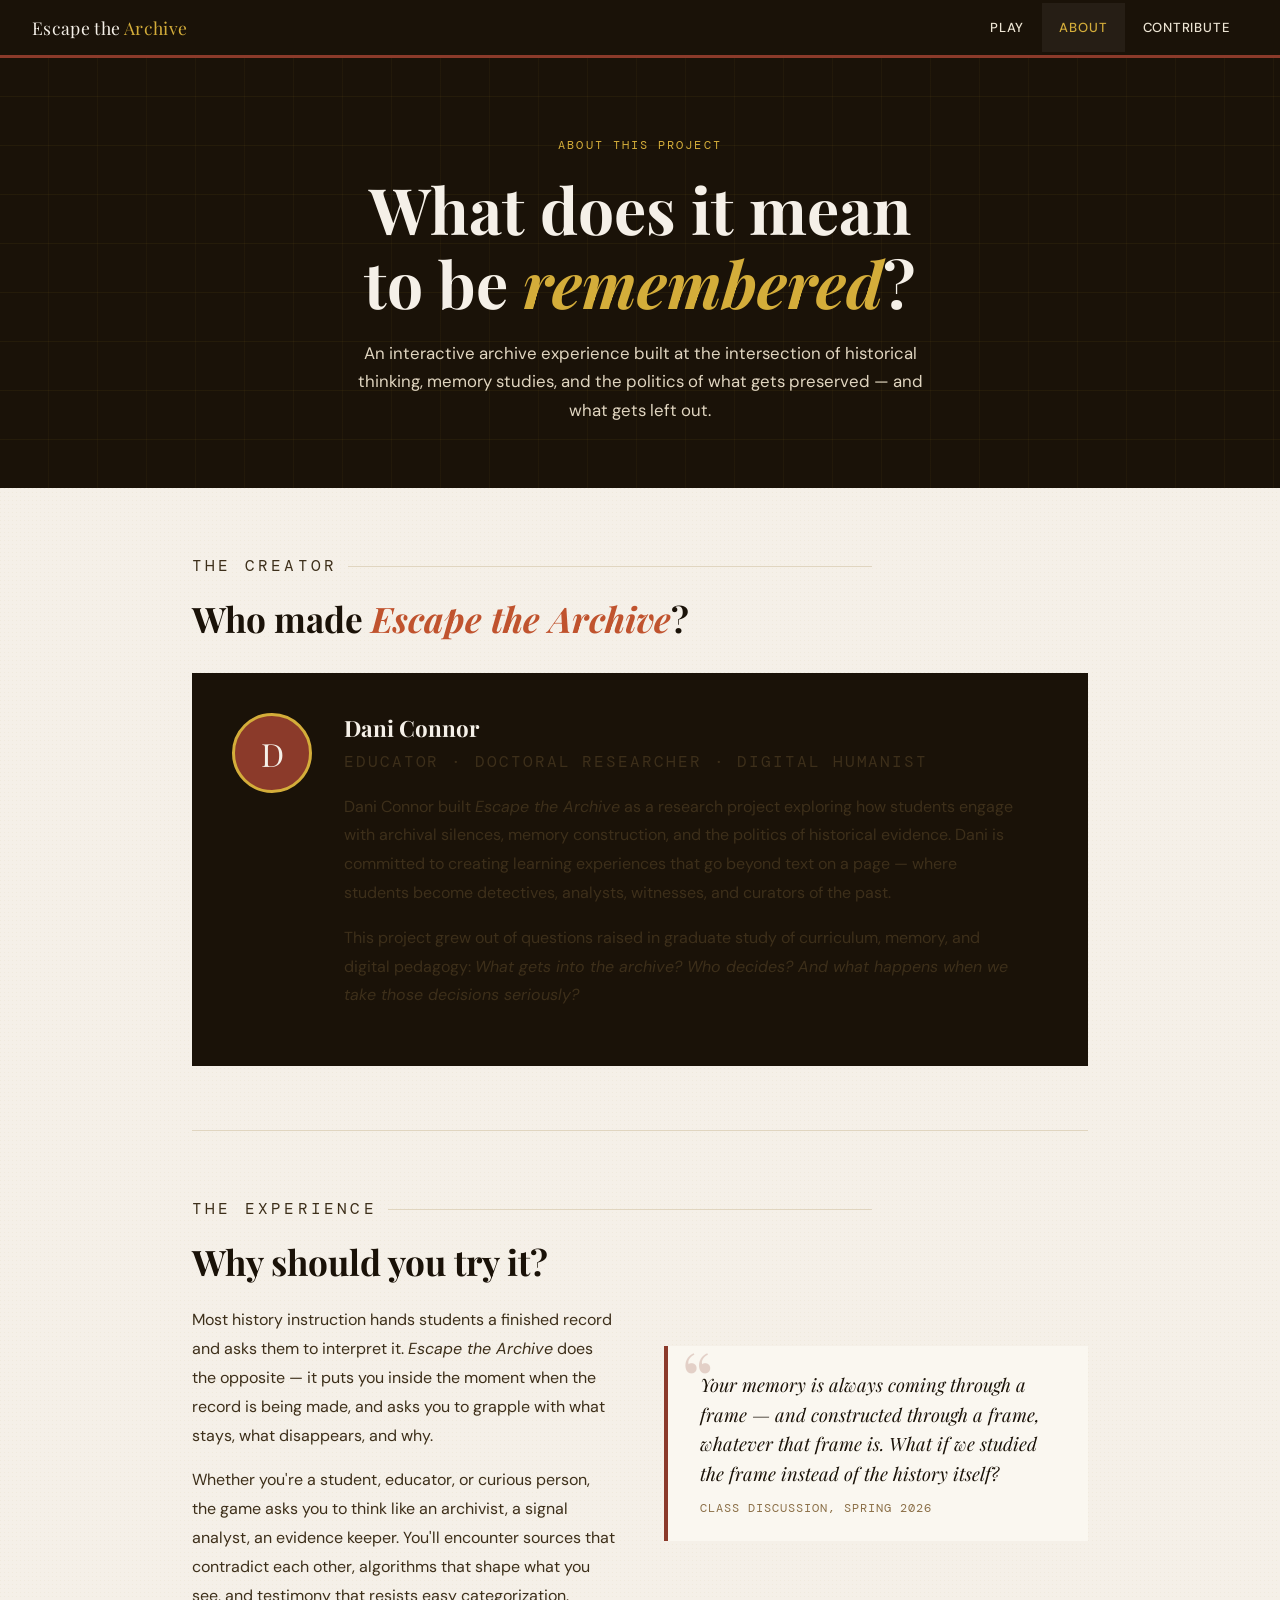
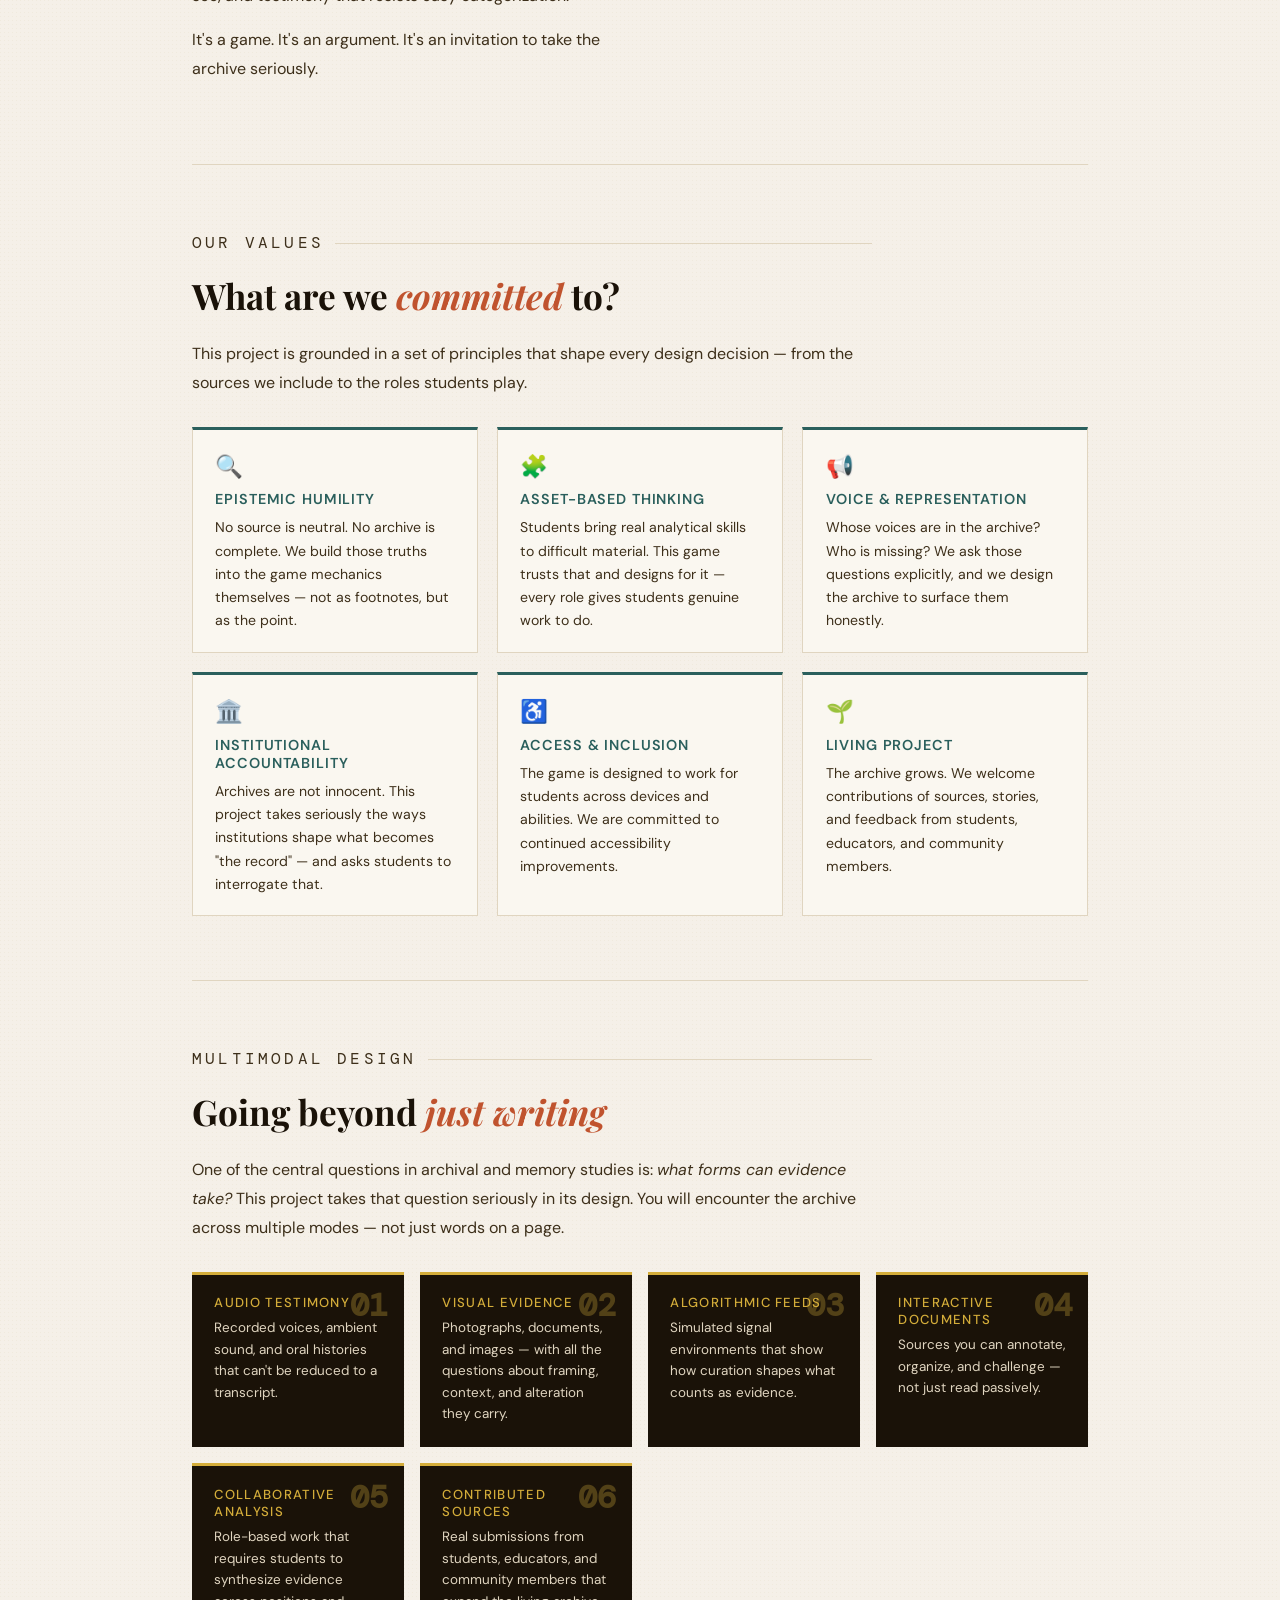
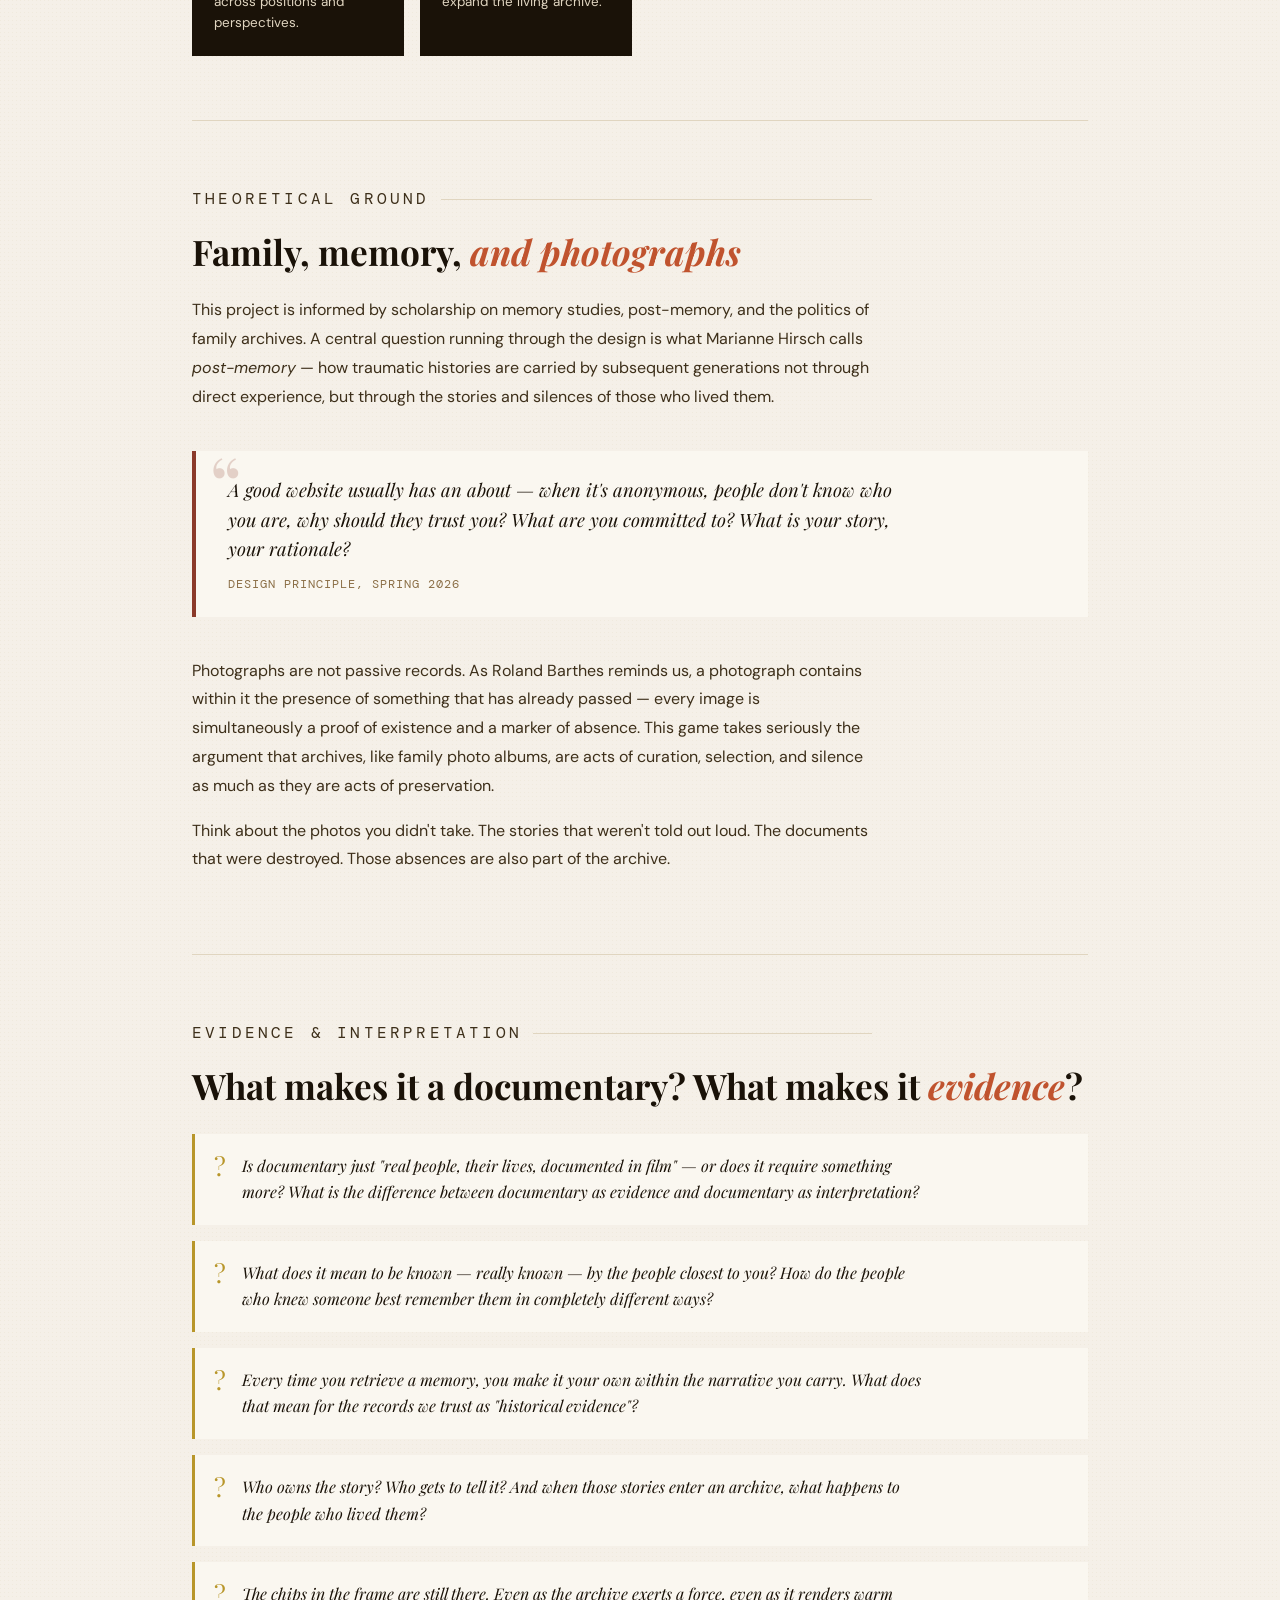
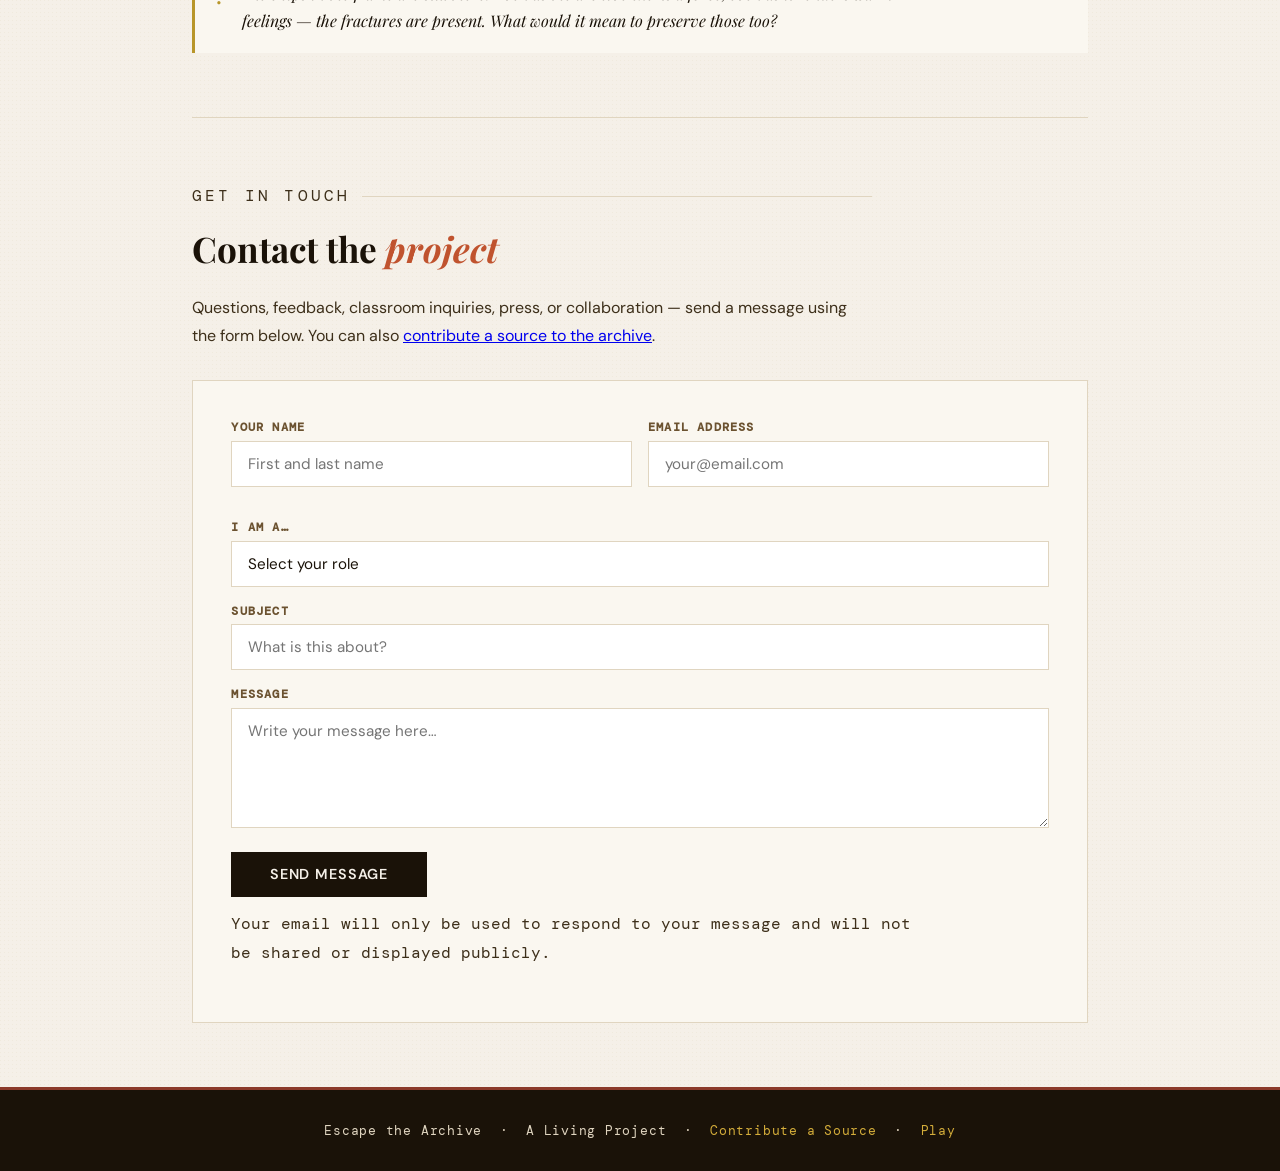
==== about.html @ 2928b04a "Add files via upload" ====
<!DOCTYPE html>
<html lang="en">
<head>
<meta charset="UTF-8">
<meta name="viewport" content="width=device-width, initial-scale=1.0">
<title>About — Escape the Archive</title>
<link rel="preconnect" href="https://fonts.googleapis.com">
<link href="https://fonts.googleapis.com/css2?family=Playfair+Display:ital,wght@0,400;0,700;1,400&family=DM+Sans:wght@300;400;500&family=DM+Mono&display=swap" rel="stylesheet">
<style>
  /* ── CSS VARIABLES ── */
  :root {
    --ink: #1a1208;
    --ink2: #3d2f1a;
    --paper: #f5f0e8;
    --paper2: #ede5d4;
    --paper3: #e0d5c0;
    --rust: #8b3a2a;
    --rust2: #c0532e;
    --gold: #b8962a;
    --gold2: #d4ad3a;
    --sepia: #6b5230;
    --sepia2: #8b6f47;
    --teal: #2a5f5c;
    --teal2: #3a7a76;
    --cream: #faf7f0;
  }

  * { margin: 0; padding: 0; box-sizing: border-box; }

  body {
    font-family: 'DM Sans', sans-serif;
    background: var(--paper);
    color: var(--ink);
    min-height: 100vh;
    background-image:
      url("data:image/svg+xml,%3Csvg xmlns='http://www.w3.org/2000/svg' width='4' height='4'%3E%3Crect width='4' height='4' fill='%23f5f0e8'/%3E%3Crect x='0' y='0' width='1' height='1' fill='%23e8e0ce' opacity='0.4'/%3E%3C/svg%3E");
  }

  /* ── NAV ── */
  nav {
    background: var(--ink);
    padding: 0 2rem;
    display: flex;
    align-items: center;
    justify-content: space-between;
    position: sticky;
    top: 0;
    z-index: 100;
    border-bottom: 3px solid var(--rust);
  }
  .nav-logo {
    font-family: 'Playfair Display', serif;
    color: var(--paper);
    font-size: 1.1rem;
    padding: 1rem 0;
    text-decoration: none;
    letter-spacing: 0.02em;
  }
  .nav-logo span { color: var(--gold2); }
  .nav-links {
    display: flex;
    gap: 0;
    list-style: none;
  }
  .nav-links a {
    color: var(--paper2);
    text-decoration: none;
    padding: 1rem 1.1rem;
    font-size: 0.82rem;
    letter-spacing: 0.06em;
    text-transform: uppercase;
    display: block;
    transition: color 0.2s, background 0.2s;
    font-weight: 500;
  }
  .nav-links a:hover, .nav-links a.active {
    color: var(--gold2);
    background: rgba(255,255,255,0.05);
  }

  /* ── HERO ── */
  .hero {
    background: var(--ink);
    color: var(--paper);
    padding: 5rem 2rem 4rem;
    text-align: center;
    position: relative;
    overflow: hidden;
  }
  .hero::before {
    content: '';
    position: absolute;
    inset: 0;
    background-image:
      repeating-linear-gradient(
        0deg,
        transparent,
        transparent 48px,
        rgba(184,150,42,0.07) 48px,
        rgba(184,150,42,0.07) 49px
      ),
      repeating-linear-gradient(
        90deg,
        transparent,
        transparent 48px,
        rgba(184,150,42,0.05) 48px,
        rgba(184,150,42,0.05) 49px
      );
  }
  .hero-eyebrow {
    font-family: 'DM Mono', monospace;
    font-size: 0.72rem;
    letter-spacing: 0.18em;
    text-transform: uppercase;
    color: var(--gold2);
    margin-bottom: 1.2rem;
    position: relative;
  }
  .hero h1 {
    font-family: 'Playfair Display', serif;
    font-size: clamp(2.4rem, 6vw, 4rem);
    line-height: 1.15;
    position: relative;
    margin-bottom: 1.2rem;
  }
  .hero h1 em {
    font-style: italic;
    color: var(--gold2);
  }
  .hero-sub {
    font-size: 1.05rem;
    color: var(--paper3);
    max-width: 580px;
    margin: 0 auto;
    line-height: 1.7;
    position: relative;
  }

  /* ── LAYOUT ── */
  .page-wrap {
    max-width: 960px;
    margin: 0 auto;
    padding: 0 2rem;
  }

  /* ── SECTION ── */
  .section {
    padding: 4rem 0;
    border-bottom: 1px solid var(--paper3);
  }
  .section:last-of-type { border-bottom: none; }

  .section-label {
    font-family: 'DM Mono', monospace;
    font-size: 0.68rem;
    letter-spacing: 0.2em;
    text-transform: uppercase;
    color: var(--sepia2);
    margin-bottom: 0.6rem;
    display: flex;
    align-items: center;
    gap: 0.7rem;
  }
  .section-label::after {
    content: '';
    flex: 1;
    height: 1px;
    background: var(--paper3);
  }

  .section h2 {
    font-family: 'Playfair Display', serif;
    font-size: clamp(1.6rem, 3.5vw, 2.2rem);
    color: var(--ink);
    margin-bottom: 1.4rem;
    line-height: 1.25;
  }
  .section h2 em { color: var(--rust2); font-style: italic; }

  .section p {
    font-size: 1rem;
    line-height: 1.8;
    color: var(--ink2);
    margin-bottom: 1rem;
    max-width: 680px;
  }

  /* ── TWO-COL ── */
  .two-col {
    display: grid;
    grid-template-columns: 1fr 1fr;
    gap: 3rem;
    align-items: start;
  }
  @media (max-width: 640px) {
    .two-col { grid-template-columns: 1fr; gap: 2rem; }
  }

  /* ── PULL QUOTE ── */
  .pull-quote {
    margin: 2.5rem 0;
    padding: 1.5rem 2rem;
    border-left: 4px solid var(--rust);
    background: var(--cream);
    position: relative;
  }
  .pull-quote::before {
    content: '\201C';
    font-family: 'Playfair Display', serif;
    font-size: 5rem;
    color: var(--rust);
    opacity: 0.2;
    position: absolute;
    top: -0.5rem;
    left: 0.8rem;
    line-height: 1;
  }
  .pull-quote p {
    font-family: 'Playfair Display', serif;
    font-style: italic;
    font-size: 1.15rem;
    color: var(--ink);
    line-height: 1.6;
    margin: 0 0 0.5rem;
  }
  .pull-quote cite {
    font-size: 0.78rem;
    font-family: 'DM Mono', monospace;
    letter-spacing: 0.08em;
    color: var(--sepia2);
    font-style: normal;
    text-transform: uppercase;
  }

  /* ── COMMITMENTS ── */
  .commit-grid {
    display: grid;
    grid-template-columns: repeat(auto-fit, minmax(240px, 1fr));
    gap: 1.2rem;
    margin-top: 1.8rem;
  }
  .commit-card {
    background: var(--cream);
    border: 1px solid var(--paper3);
    border-top: 3px solid var(--teal);
    padding: 1.4rem 1.4rem 1.2rem;
  }
  .commit-card .icon {
    font-size: 1.4rem;
    margin-bottom: 0.6rem;
  }
  .commit-card h4 {
    font-family: 'DM Sans', sans-serif;
    font-weight: 600;
    font-size: 0.9rem;
    text-transform: uppercase;
    letter-spacing: 0.06em;
    color: var(--teal);
    margin-bottom: 0.5rem;
  }
  .commit-card p {
    font-size: 0.88rem;
    line-height: 1.65;
    color: var(--ink2);
    margin: 0;
    max-width: none;
  }

  /* ── BEYOND TEXT ── */
  .mode-grid {
    display: grid;
    grid-template-columns: repeat(auto-fit, minmax(200px, 1fr));
    gap: 1rem;
    margin-top: 1.8rem;
  }
  .mode-card {
    background: var(--ink);
    color: var(--paper);
    padding: 1.4rem;
    position: relative;
    overflow: hidden;
  }
  .mode-card::before {
    content: '';
    position: absolute;
    top: 0; left: 0;
    width: 100%; height: 3px;
    background: var(--gold2);
  }
  .mode-card .mode-num {
    font-family: 'DM Mono', monospace;
    font-size: 2rem;
    color: var(--gold2);
    opacity: 0.3;
    position: absolute;
    top: 0.8rem;
    right: 1rem;
    font-weight: 700;
  }
  .mode-card h4 {
    font-size: 0.82rem;
    text-transform: uppercase;
    letter-spacing: 0.1em;
    color: var(--gold2);
    margin-bottom: 0.4rem;
    font-weight: 500;
  }
  .mode-card p {
    font-size: 0.84rem;
    line-height: 1.6;
    color: var(--paper3);
    margin: 0;
    max-width: none;
  }

  /* ── MEMORY QUESTIONS ── */
  .questions-list {
    margin-top: 1.6rem;
    display: flex;
    flex-direction: column;
    gap: 1rem;
  }
  .question-item {
    display: flex;
    gap: 1rem;
    align-items: flex-start;
    padding: 1.2rem;
    background: var(--cream);
    border-left: 3px solid var(--gold);
  }
  .question-item .q-mark {
    font-family: 'Playfair Display', serif;
    font-size: 1.6rem;
    color: var(--gold);
    line-height: 1;
    flex-shrink: 0;
  }
  .question-item p {
    font-size: 1rem;
    line-height: 1.65;
    color: var(--ink);
    margin: 0;
    font-style: italic;
    font-family: 'Playfair Display', serif;
  }

  /* ── CONTACT FORM ── */
  .contact-wrap {
    background: var(--cream);
    border: 1px solid var(--paper3);
    padding: 2.4rem;
    margin-top: 1.8rem;
  }
  .form-row {
    display: grid;
    grid-template-columns: 1fr 1fr;
    gap: 1rem;
    margin-bottom: 1rem;
  }
  @media (max-width: 580px) { .form-row { grid-template-columns: 1fr; } }
  .form-group {
    display: flex;
    flex-direction: column;
    gap: 0.35rem;
    margin-bottom: 1rem;
  }
  .form-group label {
    font-size: 0.75rem;
    text-transform: uppercase;
    letter-spacing: 0.1em;
    font-weight: 600;
    color: var(--sepia);
    font-family: 'DM Mono', monospace;
  }
  .form-group input,
  .form-group select,
  .form-group textarea {
    padding: 0.75rem 1rem;
    border: 1px solid var(--paper3);
    background: white;
    font-family: 'DM Sans', sans-serif;
    font-size: 0.95rem;
    color: var(--ink);
    outline: none;
    transition: border-color 0.2s;
    border-radius: 0;
    -webkit-appearance: none;
  }
  .form-group input:focus,
  .form-group select:focus,
  .form-group textarea:focus {
    border-color: var(--rust2);
    box-shadow: 0 0 0 2px rgba(192,83,46,0.12);
  }
  .form-group textarea { min-height: 120px; resize: vertical; }
  .btn-submit {
    background: var(--ink);
    color: var(--paper);
    border: none;
    padding: 0.85rem 2.4rem;
    font-family: 'DM Sans', sans-serif;
    font-size: 0.9rem;
    font-weight: 600;
    letter-spacing: 0.06em;
    text-transform: uppercase;
    cursor: pointer;
    transition: background 0.2s;
    margin-top: 0.5rem;
  }
  .btn-submit:hover { background: var(--rust); }
  .form-note {
    font-size: 0.78rem;
    color: var(--sepia2);
    margin-top: 0.8rem;
    font-family: 'DM Mono', monospace;
  }
  #contact-success {
    display: none;
    background: var(--teal);
    color: white;
    padding: 1rem 1.4rem;
    margin-top: 1rem;
    font-size: 0.9rem;
    font-weight: 500;
  }

  /* ── CREATOR ── */
  .creator-card {
    background: var(--ink);
    color: var(--paper);
    padding: 2.5rem;
    margin-top: 2rem;
    display: grid;
    grid-template-columns: auto 1fr;
    gap: 2rem;
    align-items: start;
  }
  @media (max-width: 560px) { .creator-card { grid-template-columns: 1fr; } }
  .creator-avatar {
    width: 80px;
    height: 80px;
    border-radius: 50%;
    background: var(--rust);
    display: flex;
    align-items: center;
    justify-content: center;
    font-family: 'Playfair Display', serif;
    font-size: 2rem;
    color: var(--paper);
    flex-shrink: 0;
    border: 3px solid var(--gold2);
  }
  .creator-name {
    font-family: 'Playfair Display', serif;
    font-size: 1.4rem;
    color: var(--paper);
    margin-bottom: 0.3rem;
  }
  .creator-title {
    font-family: 'DM Mono', monospace;
    font-size: 0.72rem;
    letter-spacing: 0.12em;
    text-transform: uppercase;
    color: var(--gold2);
    margin-bottom: 0.9rem;
  }
  .creator-bio {
    font-size: 0.92rem;
    line-height: 1.75;
    color: var(--paper3);
    margin: 0;
    max-width: none;
  }

  /* ── FOOTER ── */
  footer {
    background: var(--ink);
    color: var(--paper3);
    text-align: center;
    padding: 2rem;
    font-size: 0.8rem;
    font-family: 'DM Mono', monospace;
    letter-spacing: 0.06em;
    border-top: 3px solid var(--rust);
  }
  footer a { color: var(--gold2); text-decoration: none; }

  /* ── ANIM ── */
  @keyframes fadeUp {
    from { opacity: 0; transform: translateY(18px); }
    to { opacity: 1; transform: translateY(0); }
  }
  .hero > * { animation: fadeUp 0.6s ease both; }
  .hero .hero-eyebrow { animation-delay: 0.1s; }
  .hero h1 { animation-delay: 0.25s; }
  .hero .hero-sub { animation-delay: 0.4s; }
</style>
</head>
<body>

<!-- NAV -->
<nav>
  <a href="memory.html" class="nav-logo">Escape the <span>Archive</span></a>
  <ul class="nav-links">
    <li><a href="memory.html">Play</a></li>
    <li><a href="about.html" class="active">About</a></li>
    <li><a href="contribute.html">Contribute</a></li>
  </ul>
</nav>

<!-- HERO -->
<header class="hero">
  <p class="hero-eyebrow">About This Project</p>
  <h1>What does it mean<br>to be <em>remembered</em>?</h1>
  <p class="hero-sub">
    An interactive archive experience built at the intersection of historical thinking, memory studies, and the politics of what gets preserved — and what gets left out.
  </p>
</header>

<main class="page-wrap">

  <!-- WHO MADE THIS -->
  <section class="section">
    <p class="section-label">The Creator</p>
    <h2>Who made <em>Escape the Archive</em>?</h2>

    <div class="creator-card">
      <div class="creator-avatar">D</div>
      <div>
        <h3 class="creator-name">Dani Connor</h3>
        <p class="creator-title">Educator · Doctoral Researcher · Digital Humanist</p>
        <p class="creator-bio">
          Dani Connor built <em>Escape the Archive</em> as a research project exploring how students engage with archival silences, memory construction, and the politics of historical evidence. Dani is committed to creating learning experiences that go beyond text on a page — where students become detectives, analysts, witnesses, and curators of the past.
        </p>
        <p class="creator-bio" style="margin-top:0.75rem;">
          This project grew out of questions raised in graduate study of curriculum, memory, and digital pedagogy: <em>What gets into the archive? Who decides? And what happens when we take those decisions seriously?</em>
        </p>
      </div>
    </div>
  </section>

  <!-- WHY TRY IT -->
  <section class="section">
    <p class="section-label">The Experience</p>
    <h2>Why should you try it?</h2>
    <div class="two-col">
      <div>
        <p>
          Most history instruction hands students a finished record and asks them to interpret it. <em>Escape the Archive</em> does the opposite — it puts you inside the moment when the record is being made, and asks you to grapple with what stays, what disappears, and why.
        </p>
        <p>
          Whether you're a student, educator, or curious person, the game asks you to think like an archivist, a signal analyst, an evidence keeper. You'll encounter sources that contradict each other, algorithms that shape what you see, and testimony that resists easy categorization.
        </p>
        <p>
          It's a game. It's an argument. It's an invitation to take the archive seriously.
        </p>
      </div>
      <div>
        <div class="pull-quote">
          <p>Your memory is always coming through a frame — and constructed through a frame, whatever that frame is. What if we studied the frame instead of the history itself?</p>
          <cite>Class discussion, Spring 2026</cite>
        </div>
      </div>
    </div>
  </section>

  <!-- COMMITMENTS -->
  <section class="section">
    <p class="section-label">Our Values</p>
    <h2>What are we <em>committed</em> to?</h2>
    <p>This project is grounded in a set of principles that shape every design decision — from the sources we include to the roles students play.</p>
    <div class="commit-grid">
      <div class="commit-card">
        <div class="icon">🔍</div>
        <h4>Epistemic Humility</h4>
        <p>No source is neutral. No archive is complete. We build those truths into the game mechanics themselves — not as footnotes, but as the point.</p>
      </div>
      <div class="commit-card">
        <div class="icon">🧩</div>
        <h4>Asset-Based Thinking</h4>
        <p>Students bring real analytical skills to difficult material. This game trusts that and designs for it — every role gives students genuine work to do.</p>
      </div>
      <div class="commit-card">
        <div class="icon">📢</div>
        <h4>Voice & Representation</h4>
        <p>Whose voices are in the archive? Who is missing? We ask those questions explicitly, and we design the archive to surface them honestly.</p>
      </div>
      <div class="commit-card">
        <div class="icon">🏛️</div>
        <h4>Institutional Accountability</h4>
        <p>Archives are not innocent. This project takes seriously the ways institutions shape what becomes "the record" — and asks students to interrogate that.</p>
      </div>
      <div class="commit-card">
        <div class="icon">♿</div>
        <h4>Access & Inclusion</h4>
        <p>The game is designed to work for students across devices and abilities. We are committed to continued accessibility improvements.</p>
      </div>
      <div class="commit-card">
        <div class="icon">🌱</div>
        <h4>Living Project</h4>
        <p>The archive grows. We welcome contributions of sources, stories, and feedback from students, educators, and community members.</p>
      </div>
    </div>
  </section>

  <!-- BEYOND TEXT -->
  <section class="section">
    <p class="section-label">Multimodal Design</p>
    <h2>Going beyond <em>just writing</em></h2>
    <p>
      One of the central questions in archival and memory studies is: <em>what forms can evidence take?</em> This project takes that question seriously in its design. You will encounter the archive across multiple modes — not just words on a page.
    </p>
    <div class="mode-grid">
      <div class="mode-card">
        <span class="mode-num">01</span>
        <h4>Audio Testimony</h4>
        <p>Recorded voices, ambient sound, and oral histories that can't be reduced to a transcript.</p>
      </div>
      <div class="mode-card">
        <span class="mode-num">02</span>
        <h4>Visual Evidence</h4>
        <p>Photographs, documents, and images — with all the questions about framing, context, and alteration they carry.</p>
      </div>
      <div class="mode-card">
        <span class="mode-num">03</span>
        <h4>Algorithmic Feeds</h4>
        <p>Simulated signal environments that show how curation shapes what counts as evidence.</p>
      </div>
      <div class="mode-card">
        <span class="mode-num">04</span>
        <h4>Interactive Documents</h4>
        <p>Sources you can annotate, organize, and challenge — not just read passively.</p>
      </div>
      <div class="mode-card">
        <span class="mode-num">05</span>
        <h4>Collaborative Analysis</h4>
        <p>Role-based work that requires students to synthesize evidence across positions and perspectives.</p>
      </div>
      <div class="mode-card">
        <span class="mode-num">06</span>
        <h4>Contributed Sources</h4>
        <p>Real submissions from students, educators, and community members that expand the living archive.</p>
      </div>
    </div>
  </section>

  <!-- MEMORY & PHOTOGRAPHS -->
  <section class="section">
    <p class="section-label">Theoretical Ground</p>
    <h2>Family, memory, <em>and photographs</em></h2>
    <p>
      This project is informed by scholarship on memory studies, post-memory, and the politics of family archives. A central question running through the design is what Marianne Hirsch calls <em>post-memory</em> — how traumatic histories are carried by subsequent generations not through direct experience, but through the stories and silences of those who lived them.
    </p>
    <div class="pull-quote">
      <p>A good website usually has an about — when it's anonymous, people don't know who you are, why should they trust you? What are you committed to? What is your story, your rationale?</p>
      <cite>Design Principle, Spring 2026</cite>
    </div>
    <p>
      Photographs are not passive records. As Roland Barthes reminds us, a photograph contains within it the presence of something that has already passed — every image is simultaneously a proof of existence and a marker of absence. This game takes seriously the argument that archives, like family photo albums, are acts of curation, selection, and silence as much as they are acts of preservation.
    </p>
    <p>
      Think about the photos you didn't take. The stories that weren't told out loud. The documents that were destroyed. Those absences are also part of the archive.
    </p>
  </section>

  <!-- WHAT MAKES IT A DOCUMENTARY -->
  <section class="section">
    <p class="section-label">Evidence &amp; Interpretation</p>
    <h2>What makes it a documentary? What makes it <em>evidence</em>?</h2>
    <div class="questions-list">
      <div class="question-item">
        <span class="q-mark">?</span>
        <p>Is documentary just "real people, their lives, documented in film" — or does it require something more? What is the difference between documentary as evidence and documentary as interpretation?</p>
      </div>
      <div class="question-item">
        <span class="q-mark">?</span>
        <p>What does it mean to be known — really known — by the people closest to you? How do the people who knew someone best remember them in completely different ways?</p>
      </div>
      <div class="question-item">
        <span class="q-mark">?</span>
        <p>Every time you retrieve a memory, you make it your own within the narrative you carry. What does that mean for the records we trust as "historical evidence"?</p>
      </div>
      <div class="question-item">
        <span class="q-mark">?</span>
        <p>Who owns the story? Who gets to tell it? And when those stories enter an archive, what happens to the people who lived them?</p>
      </div>
      <div class="question-item">
        <span class="q-mark">?</span>
        <p>The chips in the frame are still there. Even as the archive exerts a force, even as it renders warm feelings — the fractures are present. What would it mean to preserve those too?</p>
      </div>
    </div>
  </section>

  <!-- CONTACT -->
  <section class="section">
    <p class="section-label">Get in Touch</p>
    <h2>Contact the <em>project</em></h2>
    <p>
      Questions, feedback, classroom inquiries, press, or collaboration — send a message using the form below. You can also <a href="contribute.html">contribute a source to the archive</a>.
    </p>

    <div class="contact-wrap">
      <div class="form-row">
        <div class="form-group">
          <label for="contact-name">Your Name</label>
          <input type="text" id="contact-name" placeholder="First and last name">
        </div>
        <div class="form-group">
          <label for="contact-email">Email Address</label>
          <input type="email" id="contact-email" placeholder="your@email.com">
        </div>
      </div>
      <div class="form-group">
        <label for="contact-role">I am a…</label>
        <select id="contact-role">
          <option value="">Select your role</option>
          <option>Student</option>
          <option>Teacher / Educator</option>
          <option>Researcher / Academic</option>
          <option>Community Member</option>
          <option>Press / Media</option>
          <option>Just curious</option>
        </select>
      </div>
      <div class="form-group">
        <label for="contact-subject">Subject</label>
        <input type="text" id="contact-subject" placeholder="What is this about?">
      </div>
      <div class="form-group">
        <label for="contact-message">Message</label>
        <textarea id="contact-message" placeholder="Write your message here…"></textarea>
      </div>
      <button class="btn-submit" onclick="submitContact()">Send Message</button>
      <p class="form-note">Your email will only be used to respond to your message and will not be shared or displayed publicly.</p>
      <div id="contact-success">✓ Message received. We'll be in touch soon.</div>
    </div>
  </section>

</main>

<footer>
  <p>Escape the Archive &nbsp;·&nbsp; A Living Project &nbsp;·&nbsp; <a href="contribute.html">Contribute a Source</a> &nbsp;·&nbsp; <a href="memory.html">Play</a></p>
</footer>

<script>
  // ── CONTACT FORM ──
  const SHEETS_URL = localStorage.getItem('eta_sheets_url') || '';

  async function submitContact() {
    const name = document.getElementById('contact-name').value.trim();
    const email = document.getElementById('contact-email').value.trim();
    const role = document.getElementById('contact-role').value;
    const subject = document.getElementById('contact-subject').value.trim();
    const message = document.getElementById('contact-message').value.trim();

    if (!name || !email || !message) {
      alert('Please fill in your name, email, and message.');
      return;
    }

    const payload = {
      action: 'contact',
      timestamp: new Date().toISOString(),
      name, email, role, subject, message
    };

    const btn = document.querySelector('.btn-submit');
    btn.textContent = 'Sending…';
    btn.disabled = true;

    try {
      if (SHEETS_URL) {
        await fetch(SHEETS_URL, {
          method: 'POST',
          headers: { 'Content-Type': 'application/json' },
          body: JSON.stringify(payload),
          mode: 'no-cors'
        });
      }
      document.getElementById('contact-success').style.display = 'block';
      ['contact-name','contact-email','contact-role','contact-subject','contact-message']
        .forEach(id => {
          const el = document.getElementById(id);
          if (el.tagName === 'SELECT') el.selectedIndex = 0;
          else el.value = '';
        });
    } catch(e) {
      console.warn('Contact submission error:', e);
      // Still show success — messages can be collected another way
      document.getElementById('contact-success').style.display = 'block';
    }

    btn.textContent = 'Send Message';
    btn.disabled = false;
  }

  // Pull sheets URL from memory.html's localStorage key if available
  window.addEventListener('DOMContentLoaded', () => {
    const url = localStorage.getItem('sheetsUrl') || localStorage.getItem('eta_sheets_url');
    if (url) { window.SHEETS_URL_LIVE = url; }
  });
</script>
</body>
</html>
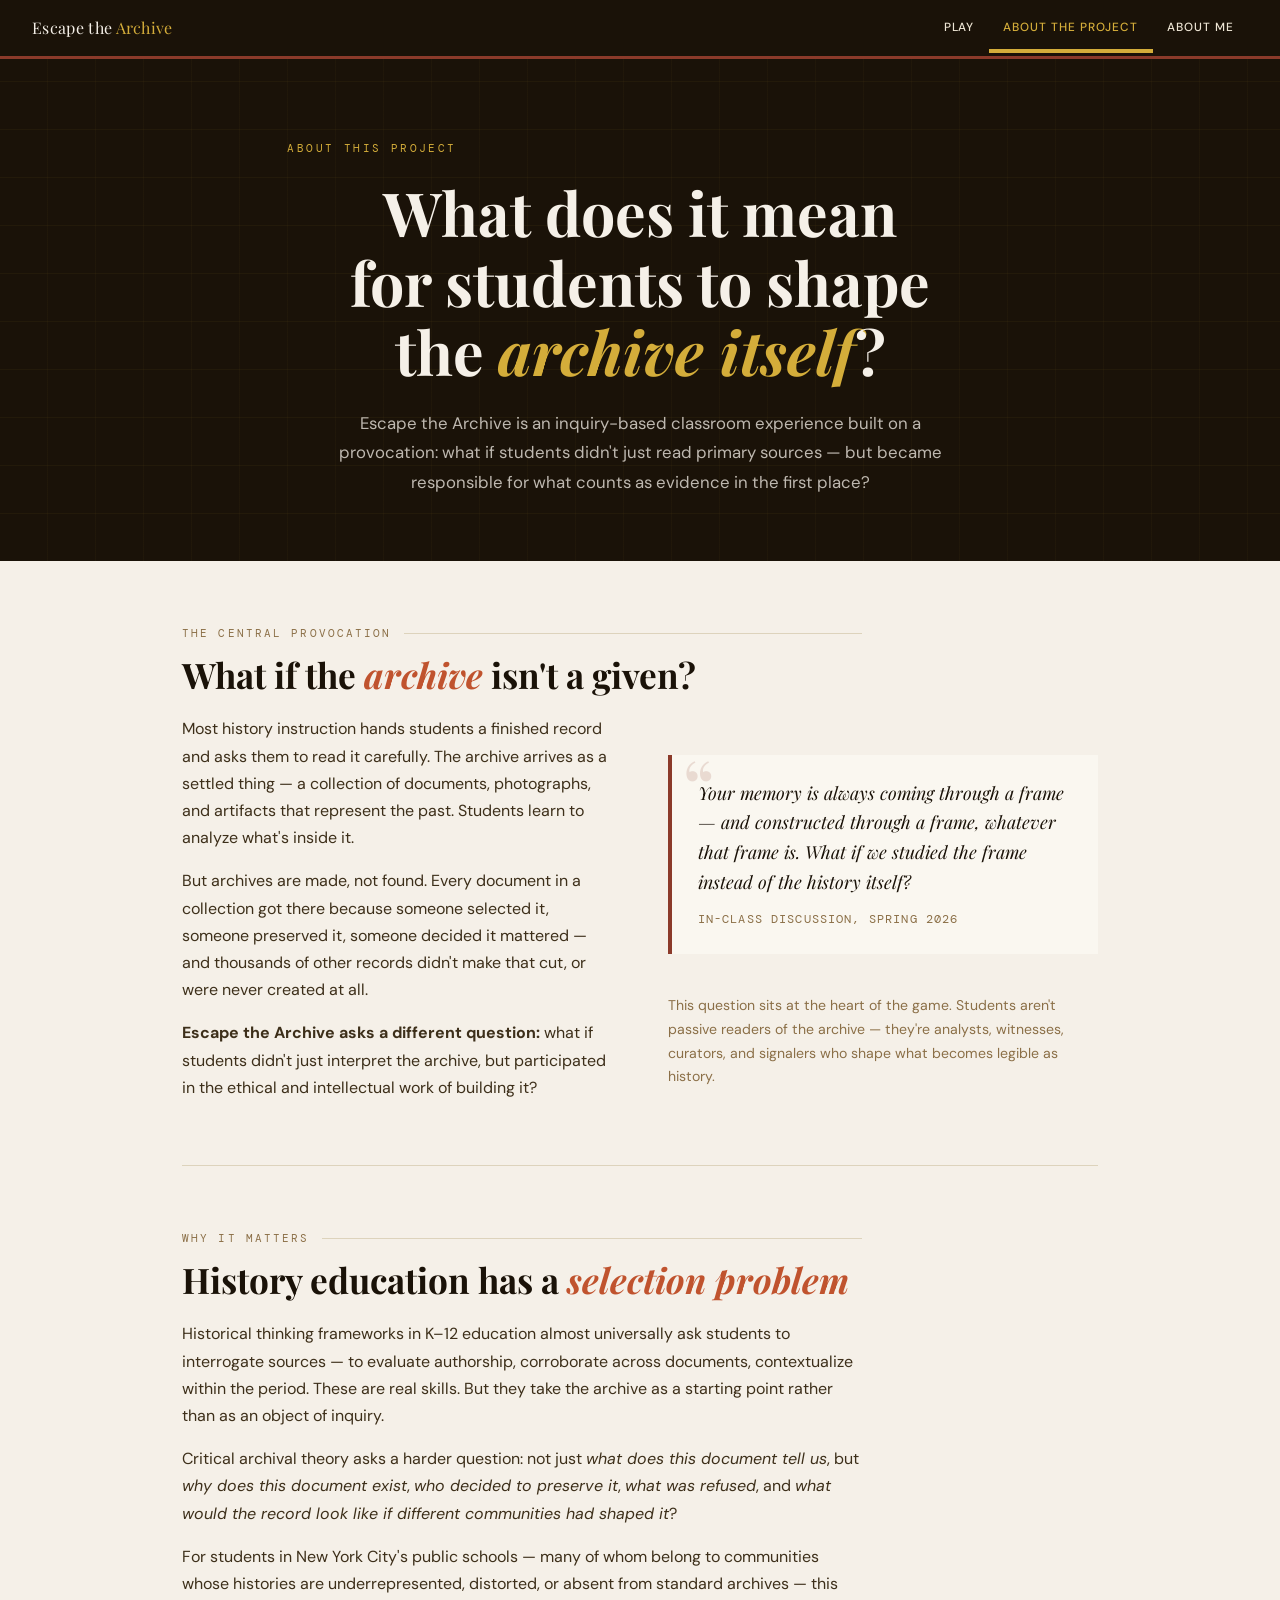
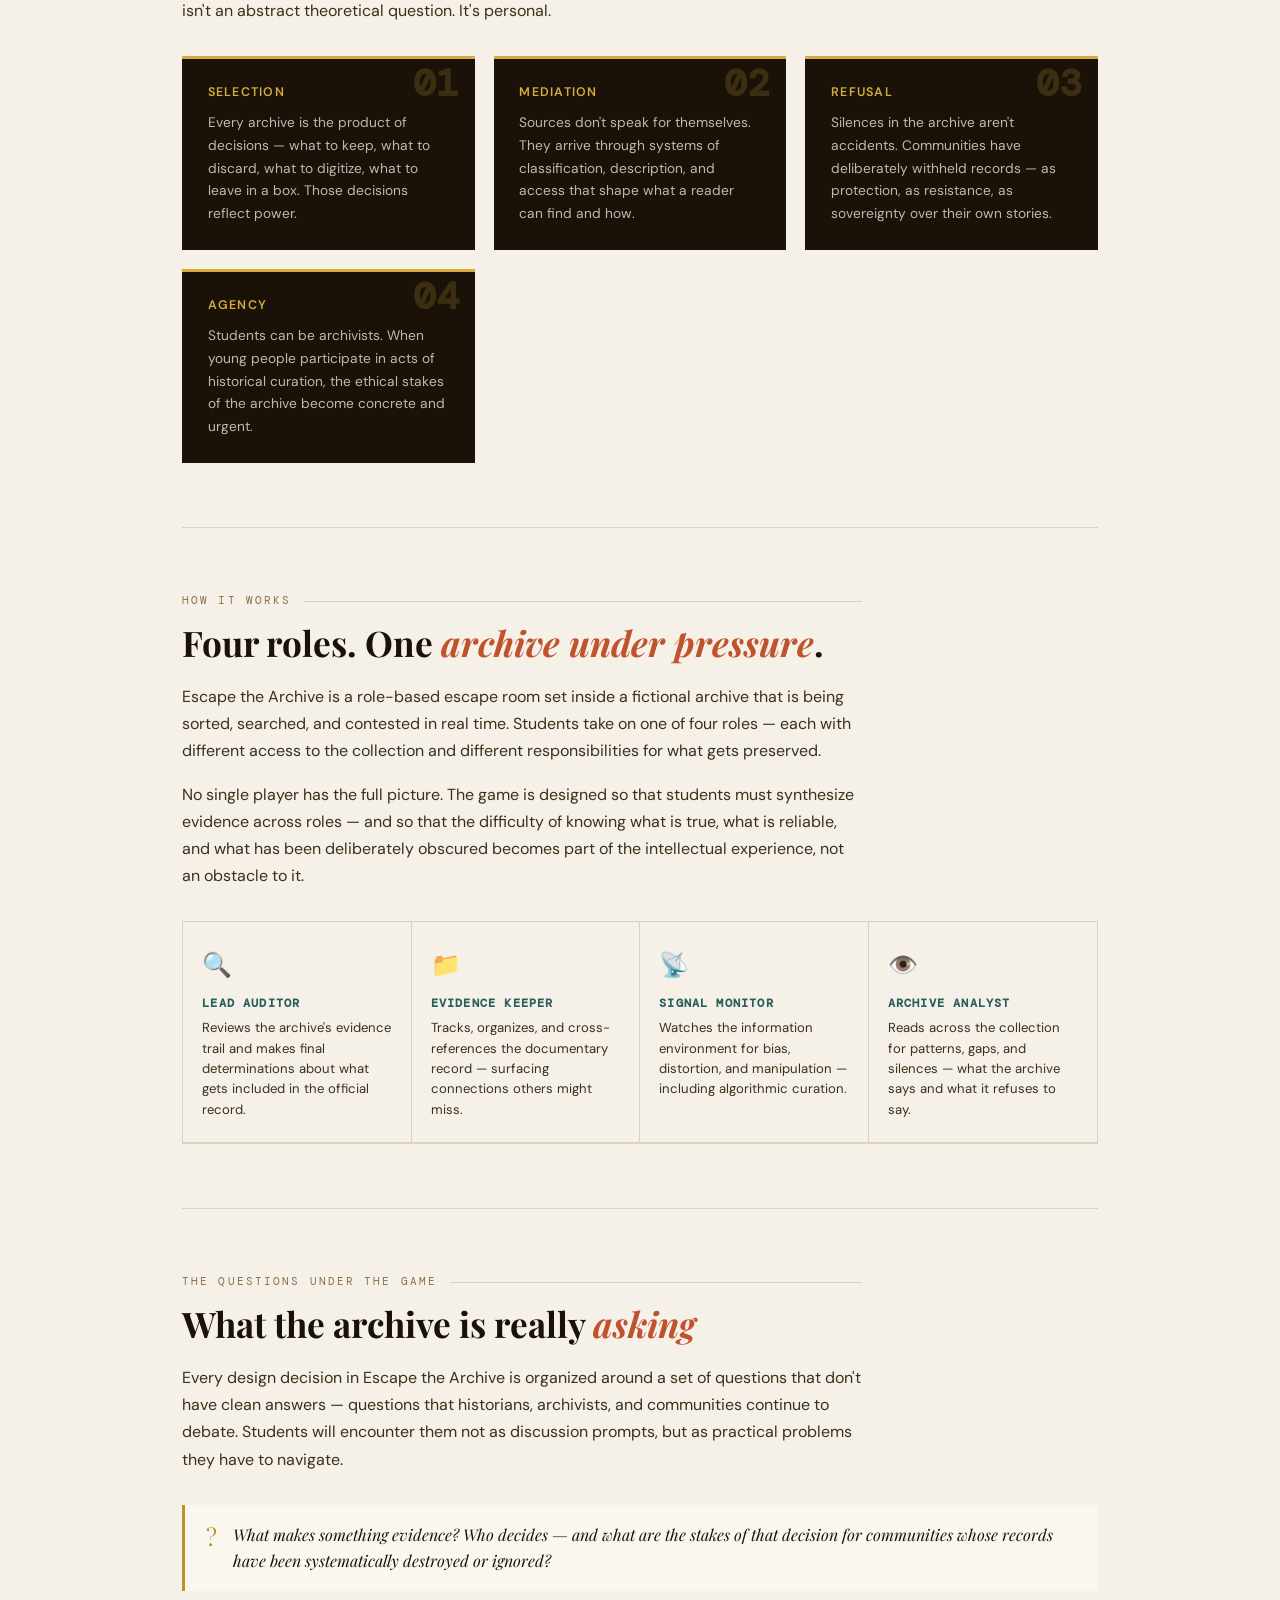
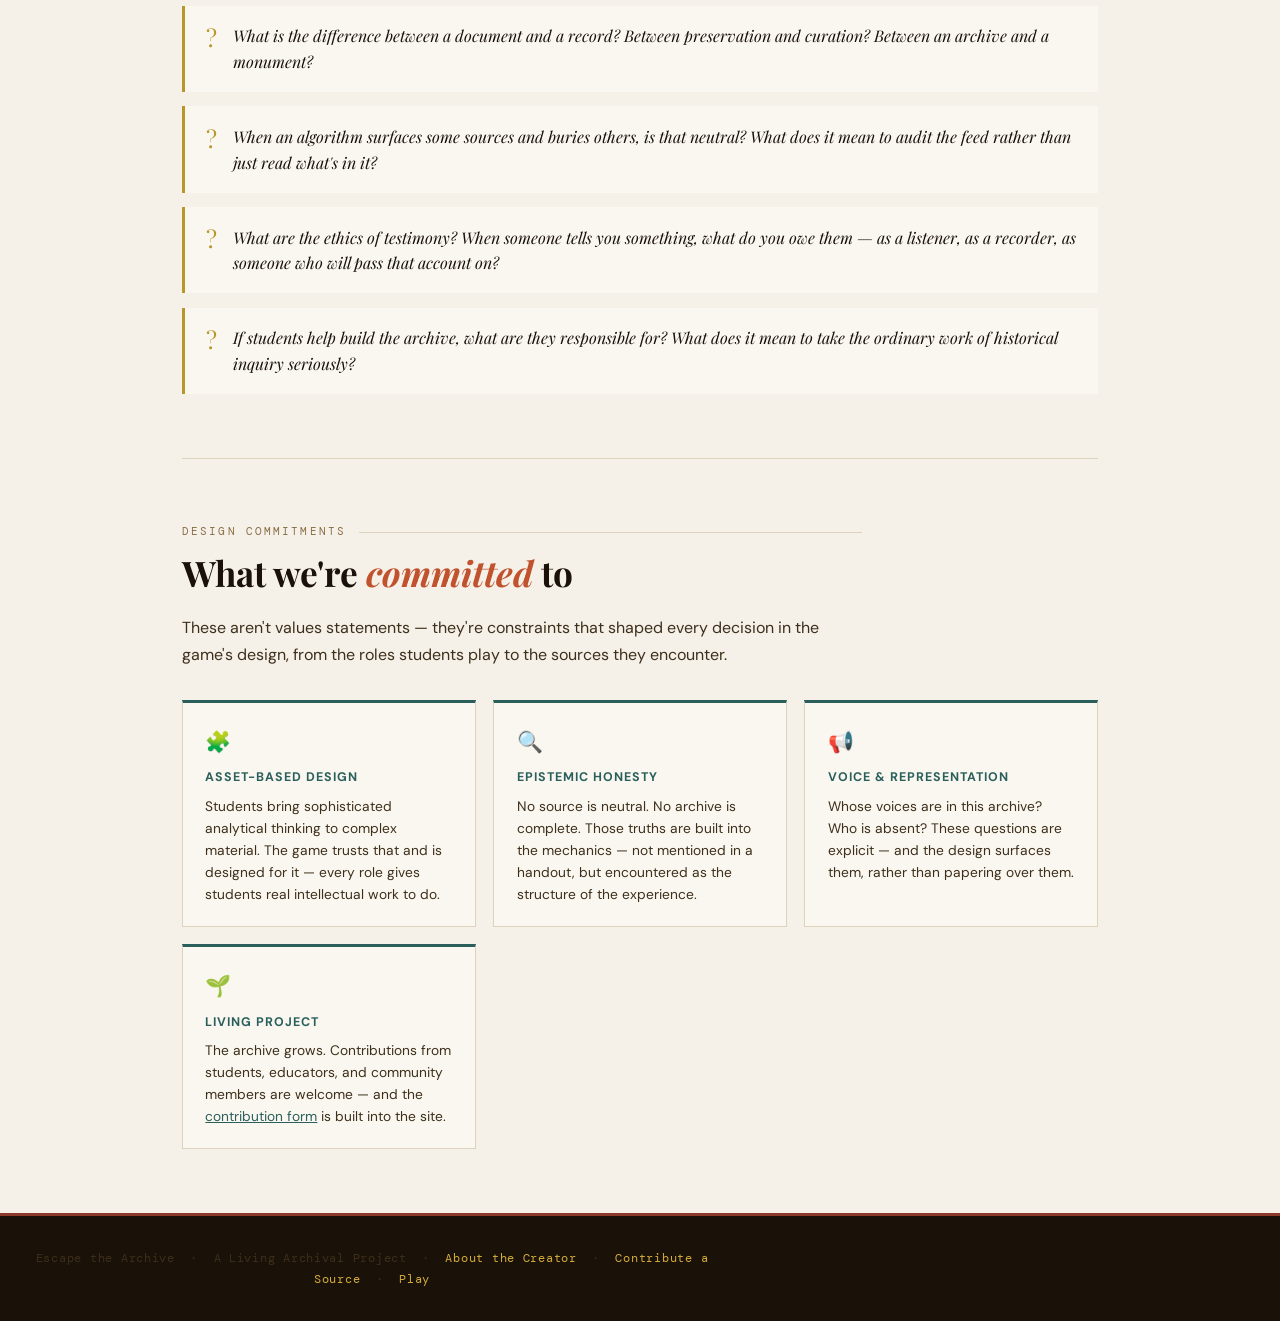
==== commit cdab613e: "Add files via upload" ====
--- a/about.html
+++ b/about.html
@@ -3,41 +3,40 @@
 <head>
 <meta charset="UTF-8">
 <meta name="viewport" content="width=device-width, initial-scale=1.0">
-<title>About — Escape the Archive</title>
+<title>About the Project — Escape the Archive</title>
+<link rel="stylesheet" href="memory.css">
 <link rel="preconnect" href="https://fonts.googleapis.com">
-<link href="https://fonts.googleapis.com/css2?family=Playfair+Display:ital,wght@0,400;0,700;1,400&family=DM+Sans:wght@300;400;500&family=DM+Mono&display=swap" rel="stylesheet">
+<link href="https://fonts.googleapis.com/css2?family=Playfair+Display:ital,wght@0,400;0,700;1,400&family=DM+Sans:wght@300;400;500;600&family=DM+Mono:wght@400;500&display=swap" rel="stylesheet">
 <style>
-  /* ── CSS VARIABLES ── */
+  /* ── PAGE-SPECIFIC OVERRIDES ── */
   :root {
-    --ink: #1a1208;
-    --ink2: #3d2f1a;
-    --paper: #f5f0e8;
-    --paper2: #ede5d4;
-    --paper3: #e0d5c0;
-    --rust: #8b3a2a;
-    --rust2: #c0532e;
-    --gold: #b8962a;
-    --gold2: #d4ad3a;
-    --sepia: #6b5230;
-    --sepia2: #8b6f47;
-    --teal: #2a5f5c;
-    --teal2: #3a7a76;
-    --cream: #faf7f0;
-  }
-
-  * { margin: 0; padding: 0; box-sizing: border-box; }
+    --ink:     #1a1208;
+    --ink2:    #3d2f1a;
+    --paper:   #f5f0e8;
+    --paper2:  #ede5d4;
+    --paper3:  #ddd3bc;
+    --rust:    #8b3a2a;
+    --rust2:   #c0532e;
+    --gold:    #b8962a;
+    --gold2:   #d4ad3a;
+    --sepia:   #6b5230;
+    --sepia2:  #8b6f47;
+    --teal:    #2a5f5c;
+    --teal2:   #3d7d79;
+    --cream:   #faf7f0;
+  }
+
+  *, *::before, *::after { box-sizing: border-box; margin: 0; padding: 0; }
 
   body {
     font-family: 'DM Sans', sans-serif;
     background: var(--paper);
     color: var(--ink);
-    min-height: 100vh;
-    background-image:
-      url("data:image/svg+xml,%3Csvg xmlns='http://www.w3.org/2000/svg' width='4' height='4'%3E%3Crect width='4' height='4' fill='%23f5f0e8'/%3E%3Crect x='0' y='0' width='1' height='1' fill='%23e8e0ce' opacity='0.4'/%3E%3C/svg%3E");
-  }
-
-  /* ── NAV ── */
-  nav {
+    line-height: 1.7;
+  }
+
+  /* ── SITE NAV ── */
+  .site-nav {
     background: var(--ink);
     padding: 0 2rem;
     display: flex;
@@ -45,38 +44,32 @@
     justify-content: space-between;
     position: sticky;
     top: 0;
-    z-index: 100;
+    z-index: 200;
     border-bottom: 3px solid var(--rust);
   }
-  .nav-logo {
+  .site-nav a.logo {
     font-family: 'Playfair Display', serif;
     color: var(--paper);
-    font-size: 1.1rem;
-    padding: 1rem 0;
+    font-size: 1rem;
+    padding: 0.9rem 0;
     text-decoration: none;
     letter-spacing: 0.02em;
   }
-  .nav-logo span { color: var(--gold2); }
-  .nav-links {
-    display: flex;
-    gap: 0;
-    list-style: none;
-  }
+  .site-nav a.logo span { color: var(--gold2); }
+  .nav-links { display: flex; list-style: none; gap: 0; }
   .nav-links a {
+    display: block;
     color: var(--paper2);
     text-decoration: none;
-    padding: 1rem 1.1rem;
-    font-size: 0.82rem;
-    letter-spacing: 0.06em;
-    text-transform: uppercase;
-    display: block;
-    transition: color 0.2s, background 0.2s;
+    padding: 0.9rem 1rem;
+    font-size: 0.78rem;
+    letter-spacing: 0.08em;
+    text-transform: uppercase;
     font-weight: 500;
-  }
-  .nav-links a:hover, .nav-links a.active {
-    color: var(--gold2);
-    background: rgba(255,255,255,0.05);
-  }
+    transition: color 0.2s;
+  }
+  .nav-links a:hover   { color: var(--gold2); }
+  .nav-links a.active  { color: var(--gold2); border-bottom: 2px solid var(--gold2); }
 
   /* ── HERO ── */
   .hero {
@@ -92,25 +85,14 @@
     position: absolute;
     inset: 0;
     background-image:
-      repeating-linear-gradient(
-        0deg,
-        transparent,
-        transparent 48px,
-        rgba(184,150,42,0.07) 48px,
-        rgba(184,150,42,0.07) 49px
-      ),
-      repeating-linear-gradient(
-        90deg,
-        transparent,
-        transparent 48px,
-        rgba(184,150,42,0.05) 48px,
-        rgba(184,150,42,0.05) 49px
-      );
-  }
-  .hero-eyebrow {
+      repeating-linear-gradient(0deg,  transparent, transparent 47px, rgba(184,150,42,.06) 47px, rgba(184,150,42,.06) 48px),
+      repeating-linear-gradient(90deg, transparent, transparent 47px, rgba(184,150,42,.04) 47px, rgba(184,150,42,.04) 48px);
+    pointer-events: none;
+  }
+  .hero-label {
     font-family: 'DM Mono', monospace;
-    font-size: 0.72rem;
-    letter-spacing: 0.18em;
+    font-size: 0.68rem;
+    letter-spacing: 0.22em;
     text-transform: uppercase;
     color: var(--gold2);
     margin-bottom: 1.2rem;
@@ -118,90 +100,61 @@
   }
   .hero h1 {
     font-family: 'Playfair Display', serif;
-    font-size: clamp(2.4rem, 6vw, 4rem);
+    font-size: clamp(2.2rem, 6vw, 3.8rem);
     line-height: 1.15;
     position: relative;
-    margin-bottom: 1.2rem;
-  }
-  .hero h1 em {
-    font-style: italic;
-    color: var(--gold2);
-  }
+    margin-bottom: 1.4rem;
+  }
+  .hero h1 em { font-style: italic; color: var(--gold2); }
   .hero-sub {
+    max-width: 620px;
+    margin: 0 auto;
     font-size: 1.05rem;
-    color: var(--paper3);
-    max-width: 580px;
-    margin: 0 auto;
-    line-height: 1.7;
+    color: rgba(245,240,232,0.75);
+    line-height: 1.75;
     position: relative;
   }
 
   /* ── LAYOUT ── */
-  .page-wrap {
-    max-width: 960px;
-    margin: 0 auto;
-    padding: 0 2rem;
-  }
-
-  /* ── SECTION ── */
-  .section {
-    padding: 4rem 0;
-    border-bottom: 1px solid var(--paper3);
-  }
-  .section:last-of-type { border-bottom: none; }
-
-  .section-label {
+  .wrap { max-width: 980px; margin: 0 auto; padding: 0 2rem; }
+
+  section { padding: 4rem 0; border-bottom: 1px solid var(--paper3); }
+  section:last-of-type { border-bottom: none; }
+
+  .eyebrow {
     font-family: 'DM Mono', monospace;
-    font-size: 0.68rem;
+    font-size: 0.66rem;
     letter-spacing: 0.2em;
     text-transform: uppercase;
     color: var(--sepia2);
-    margin-bottom: 0.6rem;
     display: flex;
     align-items: center;
-    gap: 0.7rem;
-  }
-  .section-label::after {
-    content: '';
-    flex: 1;
-    height: 1px;
-    background: var(--paper3);
-  }
-
-  .section h2 {
+    gap: 0.8rem;
+    margin-bottom: 0.7rem;
+  }
+  .eyebrow::after { content: ''; flex: 1; height: 1px; background: var(--paper3); }
+
+  section h2 {
     font-family: 'Playfair Display', serif;
     font-size: clamp(1.6rem, 3.5vw, 2.2rem);
-    color: var(--ink);
-    margin-bottom: 1.4rem;
-    line-height: 1.25;
-  }
-  .section h2 em { color: var(--rust2); font-style: italic; }
-
-  .section p {
-    font-size: 1rem;
-    line-height: 1.8;
-    color: var(--ink2);
-    margin-bottom: 1rem;
-    max-width: 680px;
-  }
+    line-height: 1.2;
+    margin-bottom: 1.2rem;
+  }
+  section h2 em { font-style: italic; color: var(--rust2); }
+
+  p { color: var(--ink2); margin-bottom: 1rem; max-width: 680px; }
+  p:last-child { margin-bottom: 0; }
 
   /* ── TWO-COL ── */
-  .two-col {
-    display: grid;
-    grid-template-columns: 1fr 1fr;
-    gap: 3rem;
-    align-items: start;
-  }
-  @media (max-width: 640px) {
-    .two-col { grid-template-columns: 1fr; gap: 2rem; }
-  }
+  .two-col { display: grid; grid-template-columns: 1fr 1fr; gap: 3.5rem; align-items: start; }
+  @media (max-width: 660px) { .two-col { grid-template-columns: 1fr; gap: 2rem; } }
 
   /* ── PULL QUOTE ── */
   .pull-quote {
+    border-left: 4px solid var(--rust);
+    padding: 1.4rem 1.6rem;
+    background: var(--cream);
     margin: 2.5rem 0;
-    padding: 1.5rem 2rem;
-    border-left: 4px solid var(--rust);
-    background: var(--cream);
     position: relative;
   }
   .pull-quote::before {
@@ -209,596 +162,377 @@
     font-family: 'Playfair Display', serif;
     font-size: 5rem;
     color: var(--rust);
-    opacity: 0.2;
+    opacity: 0.15;
     position: absolute;
-    top: -0.5rem;
-    left: 0.8rem;
+    top: -0.6rem;
+    left: 0.6rem;
     line-height: 1;
+    pointer-events: none;
   }
   .pull-quote p {
     font-family: 'Playfair Display', serif;
     font-style: italic;
-    font-size: 1.15rem;
+    font-size: 1.12rem;
     color: var(--ink);
-    line-height: 1.6;
-    margin: 0 0 0.5rem;
+    line-height: 1.65;
+    max-width: none;
+    margin-bottom: 0.5rem;
   }
   .pull-quote cite {
-    font-size: 0.78rem;
+    font-size: 0.72rem;
     font-family: 'DM Mono', monospace;
-    letter-spacing: 0.08em;
+    letter-spacing: 0.1em;
+    text-transform: uppercase;
     color: var(--sepia2);
     font-style: normal;
-    text-transform: uppercase;
-  }
-
-  /* ── COMMITMENTS ── */
-  .commit-grid {
+  }
+
+  /* ── THEORY CARDS ── */
+  .theory-grid {
     display: grid;
-    grid-template-columns: repeat(auto-fit, minmax(240px, 1fr));
+    grid-template-columns: repeat(auto-fit, minmax(220px, 1fr));
     gap: 1.2rem;
-    margin-top: 1.8rem;
-  }
-  .commit-card {
-    background: var(--cream);
-    border: 1px solid var(--paper3);
-    border-top: 3px solid var(--teal);
-    padding: 1.4rem 1.4rem 1.2rem;
-  }
-  .commit-card .icon {
-    font-size: 1.4rem;
-    margin-bottom: 0.6rem;
-  }
-  .commit-card h4 {
-    font-family: 'DM Sans', sans-serif;
-    font-weight: 600;
-    font-size: 0.9rem;
-    text-transform: uppercase;
-    letter-spacing: 0.06em;
-    color: var(--teal);
-    margin-bottom: 0.5rem;
-  }
-  .commit-card p {
-    font-size: 0.88rem;
-    line-height: 1.65;
-    color: var(--ink2);
-    margin: 0;
-    max-width: none;
-  }
-
-  /* ── BEYOND TEXT ── */
-  .mode-grid {
-    display: grid;
-    grid-template-columns: repeat(auto-fit, minmax(200px, 1fr));
-    gap: 1rem;
-    margin-top: 1.8rem;
-  }
-  .mode-card {
+    margin-top: 2rem;
+  }
+  .theory-card {
     background: var(--ink);
     color: var(--paper);
-    padding: 1.4rem;
+    padding: 1.6rem;
     position: relative;
     overflow: hidden;
   }
-  .mode-card::before {
+  .theory-card::before {
     content: '';
     position: absolute;
     top: 0; left: 0;
     width: 100%; height: 3px;
     background: var(--gold2);
   }
-  .mode-card .mode-num {
+  .theory-card .tc-num {
     font-family: 'DM Mono', monospace;
-    font-size: 2rem;
+    font-size: 2.4rem;
     color: var(--gold2);
-    opacity: 0.3;
+    opacity: 0.18;
     position: absolute;
-    top: 0.8rem;
+    top: 0.5rem;
     right: 1rem;
     font-weight: 700;
-  }
-  .mode-card h4 {
-    font-size: 0.82rem;
+    line-height: 1;
+  }
+  .theory-card h4 {
+    font-size: 0.78rem;
     text-transform: uppercase;
     letter-spacing: 0.1em;
     color: var(--gold2);
-    margin-bottom: 0.4rem;
-    font-weight: 500;
-  }
-  .mode-card p {
-    font-size: 0.84rem;
-    line-height: 1.6;
-    color: var(--paper3);
+    margin-bottom: 0.5rem;
+    font-weight: 600;
+  }
+  .theory-card p {
+    font-size: 0.86rem;
+    line-height: 1.65;
+    color: rgba(245,240,232,0.75);
+    max-width: none;
     margin: 0;
-    max-width: none;
-  }
-
-  /* ── MEMORY QUESTIONS ── */
-  .questions-list {
-    margin-top: 1.6rem;
-    display: flex;
-    flex-direction: column;
-    gap: 1rem;
-  }
-  .question-item {
+  }
+
+  /* ── QUESTION STACK ── */
+  .question-stack { margin-top: 2rem; display: flex; flex-direction: column; gap: 0.9rem; }
+  .q-item {
     display: flex;
     gap: 1rem;
     align-items: flex-start;
-    padding: 1.2rem;
+    padding: 1.1rem 1.3rem;
     background: var(--cream);
     border-left: 3px solid var(--gold);
   }
-  .question-item .q-mark {
-    font-family: 'Playfair Display', serif;
-    font-size: 1.6rem;
+  .q-mark {
+    font-family: 'Playfair Display', serif;
+    font-size: 1.5rem;
     color: var(--gold);
     line-height: 1;
     flex-shrink: 0;
-  }
-  .question-item p {
+    margin-top: 0.1rem;
+  }
+  .q-item p {
+    font-style: italic;
+    font-family: 'Playfair Display', serif;
     font-size: 1rem;
-    line-height: 1.65;
+    line-height: 1.6;
     color: var(--ink);
+    max-width: none;
     margin: 0;
-    font-style: italic;
-    font-family: 'Playfair Display', serif;
-  }
-
-  /* ── CONTACT FORM ── */
-  .contact-wrap {
+  }
+
+  /* ── MODE STRIP ── */
+  .mode-strip {
+    display: grid;
+    grid-template-columns: repeat(auto-fit, minmax(160px, 1fr));
+    gap: 0;
+    border: 1px solid var(--paper3);
+    overflow: hidden;
+    margin-top: 2rem;
+  }
+  .mode-item {
+    padding: 1.4rem 1.2rem;
+    border-right: 1px solid var(--paper3);
+    border-bottom: 1px solid var(--paper3);
+  }
+  .mode-item:last-child { border-right: none; }
+  .mode-icon { font-size: 1.5rem; margin-bottom: 0.5rem; display: block; }
+  .mode-label {
+    font-size: 0.74rem;
+    text-transform: uppercase;
+    letter-spacing: 0.1em;
+    font-weight: 600;
+    color: var(--teal);
+    font-family: 'DM Mono', monospace;
+    margin-bottom: 0.3rem;
+  }
+  .mode-desc { font-size: 0.82rem; color: var(--ink2); line-height: 1.55; max-width: none; margin: 0; }
+
+  /* ── COMMITMENT GRID ── */
+  .commit-grid {
+    display: grid;
+    grid-template-columns: repeat(auto-fit, minmax(230px, 1fr));
+    gap: 1.1rem;
+    margin-top: 2rem;
+  }
+  .commit-card {
     background: var(--cream);
     border: 1px solid var(--paper3);
-    padding: 2.4rem;
-    margin-top: 1.8rem;
-  }
-  .form-row {
-    display: grid;
-    grid-template-columns: 1fr 1fr;
-    gap: 1rem;
-    margin-bottom: 1rem;
-  }
-  @media (max-width: 580px) { .form-row { grid-template-columns: 1fr; } }
-  .form-group {
-    display: flex;
-    flex-direction: column;
-    gap: 0.35rem;
-    margin-bottom: 1rem;
-  }
-  .form-group label {
-    font-size: 0.75rem;
-    text-transform: uppercase;
-    letter-spacing: 0.1em;
-    font-weight: 600;
-    color: var(--sepia);
-    font-family: 'DM Mono', monospace;
-  }
-  .form-group input,
-  .form-group select,
-  .form-group textarea {
-    padding: 0.75rem 1rem;
-    border: 1px solid var(--paper3);
-    background: white;
-    font-family: 'DM Sans', sans-serif;
-    font-size: 0.95rem;
-    color: var(--ink);
-    outline: none;
-    transition: border-color 0.2s;
-    border-radius: 0;
-    -webkit-appearance: none;
-  }
-  .form-group input:focus,
-  .form-group select:focus,
-  .form-group textarea:focus {
-    border-color: var(--rust2);
-    box-shadow: 0 0 0 2px rgba(192,83,46,0.12);
-  }
-  .form-group textarea { min-height: 120px; resize: vertical; }
-  .btn-submit {
-    background: var(--ink);
-    color: var(--paper);
-    border: none;
-    padding: 0.85rem 2.4rem;
-    font-family: 'DM Sans', sans-serif;
-    font-size: 0.9rem;
-    font-weight: 600;
-    letter-spacing: 0.06em;
-    text-transform: uppercase;
-    cursor: pointer;
-    transition: background 0.2s;
-    margin-top: 0.5rem;
-  }
-  .btn-submit:hover { background: var(--rust); }
-  .form-note {
+    border-top: 3px solid var(--teal);
+    padding: 1.3rem 1.4rem;
+  }
+  .commit-card .cc-icon { font-size: 1.3rem; margin-bottom: 0.5rem; }
+  .commit-card h4 {
     font-size: 0.78rem;
-    color: var(--sepia2);
-    margin-top: 0.8rem;
-    font-family: 'DM Mono', monospace;
-  }
-  #contact-success {
-    display: none;
-    background: var(--teal);
-    color: white;
-    padding: 1rem 1.4rem;
-    margin-top: 1rem;
-    font-size: 0.9rem;
-    font-weight: 500;
-  }
-
-  /* ── CREATOR ── */
-  .creator-card {
-    background: var(--ink);
-    color: var(--paper);
-    padding: 2.5rem;
-    margin-top: 2rem;
-    display: grid;
-    grid-template-columns: auto 1fr;
-    gap: 2rem;
-    align-items: start;
-  }
-  @media (max-width: 560px) { .creator-card { grid-template-columns: 1fr; } }
-  .creator-avatar {
-    width: 80px;
-    height: 80px;
-    border-radius: 50%;
-    background: var(--rust);
-    display: flex;
-    align-items: center;
-    justify-content: center;
-    font-family: 'Playfair Display', serif;
-    font-size: 2rem;
-    color: var(--paper);
-    flex-shrink: 0;
-    border: 3px solid var(--gold2);
-  }
-  .creator-name {
-    font-family: 'Playfair Display', serif;
-    font-size: 1.4rem;
-    color: var(--paper);
-    margin-bottom: 0.3rem;
-  }
-  .creator-title {
-    font-family: 'DM Mono', monospace;
-    font-size: 0.72rem;
-    letter-spacing: 0.12em;
-    text-transform: uppercase;
-    color: var(--gold2);
-    margin-bottom: 0.9rem;
-  }
-  .creator-bio {
-    font-size: 0.92rem;
-    line-height: 1.75;
-    color: var(--paper3);
-    margin: 0;
-    max-width: none;
-  }
+    text-transform: uppercase;
+    letter-spacing: 0.08em;
+    color: var(--teal);
+    font-weight: 700;
+    margin-bottom: 0.4rem;
+  }
+  .commit-card p { font-size: 0.86rem; line-height: 1.6; color: var(--ink2); max-width: none; margin: 0; }
 
   /* ── FOOTER ── */
   footer {
     background: var(--ink);
-    color: var(--paper3);
+    color: var(--paper2);
     text-align: center;
     padding: 2rem;
-    font-size: 0.8rem;
+    font-size: 0.76rem;
     font-family: 'DM Mono', monospace;
     letter-spacing: 0.06em;
     border-top: 3px solid var(--rust);
   }
   footer a { color: var(--gold2); text-decoration: none; }
-
-  /* ── ANIM ── */
-  @keyframes fadeUp {
-    from { opacity: 0; transform: translateY(18px); }
-    to { opacity: 1; transform: translateY(0); }
-  }
-  .hero > * { animation: fadeUp 0.6s ease both; }
-  .hero .hero-eyebrow { animation-delay: 0.1s; }
-  .hero h1 { animation-delay: 0.25s; }
-  .hero .hero-sub { animation-delay: 0.4s; }
+  footer a:hover { text-decoration: underline; }
+
+  /* ── ANIMATION ── */
+  @keyframes fadeUp { from { opacity:0; transform:translateY(16px); } to { opacity:1; transform:translateY(0); } }
+  .hero > * { animation: fadeUp 0.55s ease both; }
+  .hero .hero-label { animation-delay: 0.08s; }
+  .hero h1            { animation-delay: 0.22s; }
+  .hero .hero-sub     { animation-delay: 0.38s; }
 </style>
 </head>
 <body>
 
-<!-- NAV -->
-<nav>
-  <a href="memory.html" class="nav-logo">Escape the <span>Archive</span></a>
+<!-- SITE NAV -->
+<nav class="site-nav">
+  <a href="memory.html" class="logo">Escape the <span>Archive</span></a>
   <ul class="nav-links">
     <li><a href="memory.html">Play</a></li>
-    <li><a href="about.html" class="active">About</a></li>
-    <li><a href="contribute.html">Contribute</a></li>
+    <li><a href="about.html" class="active">About the Project</a></li>
+    <li><a href="creator.html">About Me</a></li>
   </ul>
 </nav>
 
 <!-- HERO -->
 <header class="hero">
-  <p class="hero-eyebrow">About This Project</p>
-  <h1>What does it mean<br>to be <em>remembered</em>?</h1>
+  <p class="hero-label">About This Project</p>
+  <h1>What does it mean<br>for students to shape<br>the <em>archive itself</em>?</h1>
   <p class="hero-sub">
-    An interactive archive experience built at the intersection of historical thinking, memory studies, and the politics of what gets preserved — and what gets left out.
+    Escape the Archive is an inquiry-based classroom experience built on a provocation: what if students didn't just read primary sources — but became responsible for what counts as evidence in the first place?
   </p>
 </header>
 
-<main class="page-wrap">
-
-  <!-- WHO MADE THIS -->
-  <section class="section">
-    <p class="section-label">The Creator</p>
-    <h2>Who made <em>Escape the Archive</em>?</h2>
-
-    <div class="creator-card">
-      <div class="creator-avatar">D</div>
-      <div>
-        <h3 class="creator-name">Dani Connor</h3>
-        <p class="creator-title">Educator · Doctoral Researcher · Digital Humanist</p>
-        <p class="creator-bio">
-          Dani Connor built <em>Escape the Archive</em> as a research project exploring how students engage with archival silences, memory construction, and the politics of historical evidence. Dani is committed to creating learning experiences that go beyond text on a page — where students become detectives, analysts, witnesses, and curators of the past.
-        </p>
-        <p class="creator-bio" style="margin-top:0.75rem;">
-          This project grew out of questions raised in graduate study of curriculum, memory, and digital pedagogy: <em>What gets into the archive? Who decides? And what happens when we take those decisions seriously?</em>
-        </p>
-      </div>
-    </div>
-  </section>
-
-  <!-- WHY TRY IT -->
-  <section class="section">
-    <p class="section-label">The Experience</p>
-    <h2>Why should you try it?</h2>
+<main class="wrap">
+
+  <!-- THE PROVOCATION -->
+  <section>
+    <p class="eyebrow">The Central Provocation</p>
+    <h2>What if the <em>archive</em> isn't a given?</h2>
     <div class="two-col">
       <div>
         <p>
-          Most history instruction hands students a finished record and asks them to interpret it. <em>Escape the Archive</em> does the opposite — it puts you inside the moment when the record is being made, and asks you to grapple with what stays, what disappears, and why.
+          Most history instruction hands students a finished record and asks them to read it carefully. The archive arrives as a settled thing — a collection of documents, photographs, and artifacts that represent the past. Students learn to analyze what's inside it.
         </p>
         <p>
-          Whether you're a student, educator, or curious person, the game asks you to think like an archivist, a signal analyst, an evidence keeper. You'll encounter sources that contradict each other, algorithms that shape what you see, and testimony that resists easy categorization.
+          But archives are made, not found. Every document in a collection got there because someone selected it, someone preserved it, someone decided it mattered — and thousands of other records didn't make that cut, or were never created at all.
         </p>
         <p>
-          It's a game. It's an argument. It's an invitation to take the archive seriously.
+          <strong>Escape the Archive asks a different question:</strong> what if students didn't just interpret the archive, but participated in the ethical and intellectual work of building it?
         </p>
       </div>
       <div>
         <div class="pull-quote">
           <p>Your memory is always coming through a frame — and constructed through a frame, whatever that frame is. What if we studied the frame instead of the history itself?</p>
-          <cite>Class discussion, Spring 2026</cite>
+          <cite>In-class discussion, Spring 2026</cite>
         </div>
+        <p style="font-size:0.88rem; color:var(--sepia2); margin-top:1rem;">
+          This question sits at the heart of the game. Students aren't passive readers of the archive — they're analysts, witnesses, curators, and signalers who shape what becomes legible as history.
+        </p>
       </div>
     </div>
   </section>
 
+  <!-- WHY THIS MATTERS -->
+  <section>
+    <p class="eyebrow">Why It Matters</p>
+    <h2>History education has a <em>selection problem</em></h2>
+    <p>
+      Historical thinking frameworks in K–12 education almost universally ask students to interrogate sources — to evaluate authorship, corroborate across documents, contextualize within the period. These are real skills. But they take the archive as a starting point rather than as an object of inquiry.
+    </p>
+    <p>
+      Critical archival theory asks a harder question: not just <em>what does this document tell us</em>, but <em>why does this document exist</em>, <em>who decided to preserve it</em>, <em>what was refused</em>, and <em>what would the record look like if different communities had shaped it</em>?
+    </p>
+    <p>
+      For students in New York City's public schools — many of whom belong to communities whose histories are underrepresented, distorted, or absent from standard archives — this isn't an abstract theoretical question. It's personal.
+    </p>
+
+    <div class="theory-grid">
+      <div class="theory-card">
+        <span class="tc-num">01</span>
+        <h4>Selection</h4>
+        <p>Every archive is the product of decisions — what to keep, what to discard, what to digitize, what to leave in a box. Those decisions reflect power.</p>
+      </div>
+      <div class="theory-card">
+        <span class="tc-num">02</span>
+        <h4>Mediation</h4>
+        <p>Sources don't speak for themselves. They arrive through systems of classification, description, and access that shape what a reader can find and how.</p>
+      </div>
+      <div class="theory-card">
+        <span class="tc-num">03</span>
+        <h4>Refusal</h4>
+        <p>Silences in the archive aren't accidents. Communities have deliberately withheld records — as protection, as resistance, as sovereignty over their own stories.</p>
+      </div>
+      <div class="theory-card">
+        <span class="tc-num">04</span>
+        <h4>Agency</h4>
+        <p>Students can be archivists. When young people participate in acts of historical curation, the ethical stakes of the archive become concrete and urgent.</p>
+      </div>
+    </div>
+  </section>
+
+  <!-- HOW THE GAME WORKS -->
+  <section>
+    <p class="eyebrow">How It Works</p>
+    <h2>Four roles. One <em>archive under pressure</em>.</h2>
+    <p>
+      Escape the Archive is a role-based escape room set inside a fictional archive that is being sorted, searched, and contested in real time. Students take on one of four roles — each with different access to the collection and different responsibilities for what gets preserved.
+    </p>
+    <p>
+      No single player has the full picture. The game is designed so that students must synthesize evidence across roles — and so that the difficulty of knowing what is true, what is reliable, and what has been deliberately obscured becomes part of the intellectual experience, not an obstacle to it.
+    </p>
+
+    <div class="mode-strip">
+      <div class="mode-item">
+        <span class="mode-icon">🔍</span>
+        <p class="mode-label">Lead Auditor</p>
+        <p class="mode-desc">Reviews the archive's evidence trail and makes final determinations about what gets included in the official record.</p>
+      </div>
+      <div class="mode-item">
+        <span class="mode-icon">📁</span>
+        <p class="mode-label">Evidence Keeper</p>
+        <p class="mode-desc">Tracks, organizes, and cross-references the documentary record — surfacing connections others might miss.</p>
+      </div>
+      <div class="mode-item">
+        <span class="mode-icon">📡</span>
+        <p class="mode-label">Signal Monitor</p>
+        <p class="mode-desc">Watches the information environment for bias, distortion, and manipulation — including algorithmic curation.</p>
+      </div>
+      <div class="mode-item">
+        <span class="mode-icon">👁️</span>
+        <p class="mode-label">Archive Analyst</p>
+        <p class="mode-desc">Reads across the collection for patterns, gaps, and silences — what the archive says and what it refuses to say.</p>
+      </div>
+    </div>
+  </section>
+
+  <!-- THE HARD QUESTIONS -->
+  <section>
+    <p class="eyebrow">The Questions Under the Game</p>
+    <h2>What the archive is really <em>asking</em></h2>
+    <p>
+      Every design decision in Escape the Archive is organized around a set of questions that don't have clean answers — questions that historians, archivists, and communities continue to debate. Students will encounter them not as discussion prompts, but as practical problems they have to navigate.
+    </p>
+
+    <div class="question-stack">
+      <div class="q-item">
+        <span class="q-mark">?</span>
+        <p>What makes something evidence? Who decides — and what are the stakes of that decision for communities whose records have been systematically destroyed or ignored?</p>
+      </div>
+      <div class="q-item">
+        <span class="q-mark">?</span>
+        <p>What is the difference between a document and a record? Between preservation and curation? Between an archive and a monument?</p>
+      </div>
+      <div class="q-item">
+        <span class="q-mark">?</span>
+        <p>When an algorithm surfaces some sources and buries others, is that neutral? What does it mean to audit the feed rather than just read what's in it?</p>
+      </div>
+      <div class="q-item">
+        <span class="q-mark">?</span>
+        <p>What are the ethics of testimony? When someone tells you something, what do you owe them — as a listener, as a recorder, as someone who will pass that account on?</p>
+      </div>
+      <div class="q-item">
+        <span class="q-mark">?</span>
+        <p>If students help build the archive, what are they responsible for? What does it mean to take the ordinary work of historical inquiry seriously?</p>
+      </div>
+    </div>
+  </section>
+
   <!-- COMMITMENTS -->
-  <section class="section">
-    <p class="section-label">Our Values</p>
-    <h2>What are we <em>committed</em> to?</h2>
-    <p>This project is grounded in a set of principles that shape every design decision — from the sources we include to the roles students play.</p>
+  <section>
+    <p class="eyebrow">Design Commitments</p>
+    <h2>What we're <em>committed</em> to</h2>
+    <p>
+      These aren't values statements — they're constraints that shaped every decision in the game's design, from the roles students play to the sources they encounter.
+    </p>
     <div class="commit-grid">
       <div class="commit-card">
-        <div class="icon">🔍</div>
-        <h4>Epistemic Humility</h4>
-        <p>No source is neutral. No archive is complete. We build those truths into the game mechanics themselves — not as footnotes, but as the point.</p>
+        <div class="cc-icon">🧩</div>
+        <h4>Asset-Based Design</h4>
+        <p>Students bring sophisticated analytical thinking to complex material. The game trusts that and is designed for it — every role gives students real intellectual work to do.</p>
       </div>
       <div class="commit-card">
-        <div class="icon">🧩</div>
-        <h4>Asset-Based Thinking</h4>
-        <p>Students bring real analytical skills to difficult material. This game trusts that and designs for it — every role gives students genuine work to do.</p>
+        <div class="cc-icon">🔍</div>
+        <h4>Epistemic Honesty</h4>
+        <p>No source is neutral. No archive is complete. Those truths are built into the mechanics — not mentioned in a handout, but encountered as the structure of the experience.</p>
       </div>
       <div class="commit-card">
-        <div class="icon">📢</div>
+        <div class="cc-icon">📢</div>
         <h4>Voice & Representation</h4>
-        <p>Whose voices are in the archive? Who is missing? We ask those questions explicitly, and we design the archive to surface them honestly.</p>
+        <p>Whose voices are in this archive? Who is absent? These questions are explicit — and the design surfaces them, rather than papering over them.</p>
       </div>
       <div class="commit-card">
-        <div class="icon">🏛️</div>
-        <h4>Institutional Accountability</h4>
-        <p>Archives are not innocent. This project takes seriously the ways institutions shape what becomes "the record" — and asks students to interrogate that.</p>
-      </div>
-      <div class="commit-card">
-        <div class="icon">♿</div>
-        <h4>Access & Inclusion</h4>
-        <p>The game is designed to work for students across devices and abilities. We are committed to continued accessibility improvements.</p>
-      </div>
-      <div class="commit-card">
-        <div class="icon">🌱</div>
+        <div class="cc-icon">🌱</div>
         <h4>Living Project</h4>
-        <p>The archive grows. We welcome contributions of sources, stories, and feedback from students, educators, and community members.</p>
+        <p>The archive grows. Contributions from students, educators, and community members are welcome — and the <a href="contribute.html" style="color:var(--teal);">contribution form</a> is built into the site.</p>
       </div>
     </div>
   </section>
 
-  <!-- BEYOND TEXT -->
-  <section class="section">
-    <p class="section-label">Multimodal Design</p>
-    <h2>Going beyond <em>just writing</em></h2>
-    <p>
-      One of the central questions in archival and memory studies is: <em>what forms can evidence take?</em> This project takes that question seriously in its design. You will encounter the archive across multiple modes — not just words on a page.
-    </p>
-    <div class="mode-grid">
-      <div class="mode-card">
-        <span class="mode-num">01</span>
-        <h4>Audio Testimony</h4>
-        <p>Recorded voices, ambient sound, and oral histories that can't be reduced to a transcript.</p>
-      </div>
-      <div class="mode-card">
-        <span class="mode-num">02</span>
-        <h4>Visual Evidence</h4>
-        <p>Photographs, documents, and images — with all the questions about framing, context, and alteration they carry.</p>
-      </div>
-      <div class="mode-card">
-        <span class="mode-num">03</span>
-        <h4>Algorithmic Feeds</h4>
-        <p>Simulated signal environments that show how curation shapes what counts as evidence.</p>
-      </div>
-      <div class="mode-card">
-        <span class="mode-num">04</span>
-        <h4>Interactive Documents</h4>
-        <p>Sources you can annotate, organize, and challenge — not just read passively.</p>
-      </div>
-      <div class="mode-card">
-        <span class="mode-num">05</span>
-        <h4>Collaborative Analysis</h4>
-        <p>Role-based work that requires students to synthesize evidence across positions and perspectives.</p>
-      </div>
-      <div class="mode-card">
-        <span class="mode-num">06</span>
-        <h4>Contributed Sources</h4>
-        <p>Real submissions from students, educators, and community members that expand the living archive.</p>
-      </div>
-    </div>
-  </section>
-
-  <!-- MEMORY & PHOTOGRAPHS -->
-  <section class="section">
-    <p class="section-label">Theoretical Ground</p>
-    <h2>Family, memory, <em>and photographs</em></h2>
-    <p>
-      This project is informed by scholarship on memory studies, post-memory, and the politics of family archives. A central question running through the design is what Marianne Hirsch calls <em>post-memory</em> — how traumatic histories are carried by subsequent generations not through direct experience, but through the stories and silences of those who lived them.
-    </p>
-    <div class="pull-quote">
-      <p>A good website usually has an about — when it's anonymous, people don't know who you are, why should they trust you? What are you committed to? What is your story, your rationale?</p>
-      <cite>Design Principle, Spring 2026</cite>
-    </div>
-    <p>
-      Photographs are not passive records. As Roland Barthes reminds us, a photograph contains within it the presence of something that has already passed — every image is simultaneously a proof of existence and a marker of absence. This game takes seriously the argument that archives, like family photo albums, are acts of curation, selection, and silence as much as they are acts of preservation.
-    </p>
-    <p>
-      Think about the photos you didn't take. The stories that weren't told out loud. The documents that were destroyed. Those absences are also part of the archive.
-    </p>
-  </section>
-
-  <!-- WHAT MAKES IT A DOCUMENTARY -->
-  <section class="section">
-    <p class="section-label">Evidence &amp; Interpretation</p>
-    <h2>What makes it a documentary? What makes it <em>evidence</em>?</h2>
-    <div class="questions-list">
-      <div class="question-item">
-        <span class="q-mark">?</span>
-        <p>Is documentary just "real people, their lives, documented in film" — or does it require something more? What is the difference between documentary as evidence and documentary as interpretation?</p>
-      </div>
-      <div class="question-item">
-        <span class="q-mark">?</span>
-        <p>What does it mean to be known — really known — by the people closest to you? How do the people who knew someone best remember them in completely different ways?</p>
-      </div>
-      <div class="question-item">
-        <span class="q-mark">?</span>
-        <p>Every time you retrieve a memory, you make it your own within the narrative you carry. What does that mean for the records we trust as "historical evidence"?</p>
-      </div>
-      <div class="question-item">
-        <span class="q-mark">?</span>
-        <p>Who owns the story? Who gets to tell it? And when those stories enter an archive, what happens to the people who lived them?</p>
-      </div>
-      <div class="question-item">
-        <span class="q-mark">?</span>
-        <p>The chips in the frame are still there. Even as the archive exerts a force, even as it renders warm feelings — the fractures are present. What would it mean to preserve those too?</p>
-      </div>
-    </div>
-  </section>
-
-  <!-- CONTACT -->
-  <section class="section">
-    <p class="section-label">Get in Touch</p>
-    <h2>Contact the <em>project</em></h2>
-    <p>
-      Questions, feedback, classroom inquiries, press, or collaboration — send a message using the form below. You can also <a href="contribute.html">contribute a source to the archive</a>.
-    </p>
-
-    <div class="contact-wrap">
-      <div class="form-row">
-        <div class="form-group">
-          <label for="contact-name">Your Name</label>
-          <input type="text" id="contact-name" placeholder="First and last name">
-        </div>
-        <div class="form-group">
-          <label for="contact-email">Email Address</label>
-          <input type="email" id="contact-email" placeholder="your@email.com">
-        </div>
-      </div>
-      <div class="form-group">
-        <label for="contact-role">I am a…</label>
-        <select id="contact-role">
-          <option value="">Select your role</option>
-          <option>Student</option>
-          <option>Teacher / Educator</option>
-          <option>Researcher / Academic</option>
-          <option>Community Member</option>
-          <option>Press / Media</option>
-          <option>Just curious</option>
-        </select>
-      </div>
-      <div class="form-group">
-        <label for="contact-subject">Subject</label>
-        <input type="text" id="contact-subject" placeholder="What is this about?">
-      </div>
-      <div class="form-group">
-        <label for="contact-message">Message</label>
-        <textarea id="contact-message" placeholder="Write your message here…"></textarea>
-      </div>
-      <button class="btn-submit" onclick="submitContact()">Send Message</button>
-      <p class="form-note">Your email will only be used to respond to your message and will not be shared or displayed publicly.</p>
-      <div id="contact-success">✓ Message received. We'll be in touch soon.</div>
-    </div>
-  </section>
-
 </main>
 
 <footer>
-  <p>Escape the Archive &nbsp;·&nbsp; A Living Project &nbsp;·&nbsp; <a href="contribute.html">Contribute a Source</a> &nbsp;·&nbsp; <a href="memory.html">Play</a></p>
+  <p>
+    Escape the Archive &nbsp;·&nbsp; A Living Archival Project &nbsp;·&nbsp;
+    <a href="creator.html">About the Creator</a> &nbsp;·&nbsp;
+    <a href="contribute.html">Contribute a Source</a> &nbsp;·&nbsp;
+    <a href="memory.html">Play</a>
+  </p>
 </footer>
 
-<script>
-  // ── CONTACT FORM ──
-  const SHEETS_URL = localStorage.getItem('eta_sheets_url') || '';
-
-  async function submitContact() {
-    const name = document.getElementById('contact-name').value.trim();
-    const email = document.getElementById('contact-email').value.trim();
-    const role = document.getElementById('contact-role').value;
-    const subject = document.getElementById('contact-subject').value.trim();
-    const message = document.getElementById('contact-message').value.trim();
-
-    if (!name || !email || !message) {
-      alert('Please fill in your name, email, and message.');
-      return;
-    }
-
-    const payload = {
-      action: 'contact',
-      timestamp: new Date().toISOString(),
-      name, email, role, subject, message
-    };
-
-    const btn = document.querySelector('.btn-submit');
-    btn.textContent = 'Sending…';
-    btn.disabled = true;
-
-    try {
-      if (SHEETS_URL) {
-        await fetch(SHEETS_URL, {
-          method: 'POST',
-          headers: { 'Content-Type': 'application/json' },
-          body: JSON.stringify(payload),
-          mode: 'no-cors'
-        });
-      }
-      document.getElementById('contact-success').style.display = 'block';
-      ['contact-name','contact-email','contact-role','contact-subject','contact-message']
-        .forEach(id => {
-          const el = document.getElementById(id);
-          if (el.tagName === 'SELECT') el.selectedIndex = 0;
-          else el.value = '';
-        });
-    } catch(e) {
-      console.warn('Contact submission error:', e);
-      // Still show success — messages can be collected another way
-      document.getElementById('contact-success').style.display = 'block';
-    }
-
-    btn.textContent = 'Send Message';
-    btn.disabled = false;
-  }
-
-  // Pull sheets URL from memory.html's localStorage key if available
-  window.addEventListener('DOMContentLoaded', () => {
-    const url = localStorage.getItem('sheetsUrl') || localStorage.getItem('eta_sheets_url');
-    if (url) { window.SHEETS_URL_LIVE = url; }
-  });
-</script>
 </body>
 </html>
--- a/memory.css
+++ b/memory.css
@@ -0,0 +1,620 @@
+/* ══════════════════════════════════════════════════════════════
+   ESCAPE THE ARCHIVE — memory.css
+   Shared styles used by memory.html, about.html, creator.html,
+   contribute.html. Game-specific styles live here.
+   ══════════════════════════════════════════════════════════════ */
+
+/* ── TOKENS ── */
+:root {
+  --ink:       #1a1208;
+  --ink2:      #3d2f1a;
+  --paper:     #f5f0e8;
+  --paper2:    #ede5d4;
+  --paper3:    #ddd3bc;
+  --rust:      #8b3a2a;
+  --rust2:     #c0532e;
+  --gold:      #b8962a;
+  --gold2:     #d4ad3a;
+  --sepia:     #6b5230;
+  --sepia2:    #8b6f47;
+  --teal:      #2a5f5c;
+  --teal2:     #3d7d79;
+  --cream:     #faf7f0;
+
+  /* game-specific */
+  --bg-dark:   #0f0d0a;
+  --bg-panel:  #1a1510;
+  --bg-card:   #231e17;
+  --border-dim:#3a3228;
+  --text-dim:  rgba(245,240,232,0.55);
+  --green-ok:  #3a7a4a;
+  --amber:     #c0882a;
+  --red-alert: #8b2a2a;
+
+  --font-serif: 'Playfair Display', Georgia, serif;
+  --font-sans:  'DM Sans', system-ui, sans-serif;
+  --font-mono:  'DM Mono', 'Courier New', monospace;
+}
+
+/* ── RESET ── */
+*, *::before, *::after { box-sizing: border-box; margin: 0; padding: 0; }
+html { scroll-behavior: smooth; }
+body { font-family: var(--font-sans); line-height: 1.6; }
+
+/* ── SITE NAV (shared across all pages) ── */
+.site-nav {
+  background: var(--ink);
+  padding: 0 1.5rem;
+  display: flex;
+  align-items: center;
+  justify-content: space-between;
+  position: sticky;
+  top: 0;
+  z-index: 500;
+  border-bottom: 3px solid var(--rust);
+  flex-wrap: wrap;
+  gap: 0;
+}
+.site-nav a.logo {
+  font-family: var(--font-serif);
+  color: var(--paper);
+  font-size: 0.95rem;
+  padding: 0.85rem 0;
+  text-decoration: none;
+  letter-spacing: 0.02em;
+  white-space: nowrap;
+}
+.site-nav a.logo span { color: var(--gold2); }
+.site-nav ul.nav-links {
+  display: flex;
+  list-style: none;
+  gap: 0;
+  flex-wrap: wrap;
+}
+.site-nav ul.nav-links a {
+  display: block;
+  color: var(--paper2);
+  text-decoration: none;
+  padding: 0.85rem 0.9rem;
+  font-size: 0.74rem;
+  letter-spacing: 0.08em;
+  text-transform: uppercase;
+  font-weight: 500;
+  transition: color 0.18s;
+  white-space: nowrap;
+}
+.site-nav ul.nav-links a:hover  { color: var(--gold2); }
+.site-nav ul.nav-links a.active { color: var(--gold2); box-shadow: inset 0 -2px 0 var(--gold2); }
+.site-nav ul.nav-links a.cta    { color: var(--gold2); border: 1px solid rgba(212,173,58,.35); margin: auto 0.4rem; }
+
+/* ── GAME SHELL ── */
+#game-shell {
+  background: var(--bg-dark);
+  min-height: 100vh;
+  color: var(--paper);
+  position: relative;
+}
+
+/* ── LOADING SCREEN ── */
+#loading-screen {
+  position: fixed;
+  inset: 0;
+  background: var(--bg-dark);
+  display: flex;
+  flex-direction: column;
+  align-items: center;
+  justify-content: center;
+  z-index: 1000;
+  gap: 1.5rem;
+}
+.loading-title {
+  font-family: var(--font-serif);
+  font-size: clamp(1.8rem, 5vw, 3rem);
+  color: var(--gold2);
+  text-align: center;
+  letter-spacing: 0.04em;
+}
+.loading-sub {
+  font-family: var(--font-mono);
+  font-size: 0.72rem;
+  letter-spacing: 0.18em;
+  text-transform: uppercase;
+  color: var(--text-dim);
+}
+.loading-bar-wrap {
+  width: min(340px, 80vw);
+  height: 3px;
+  background: var(--border-dim);
+  position: relative;
+  overflow: hidden;
+}
+.loading-bar {
+  height: 100%;
+  background: var(--gold2);
+  width: 0%;
+  transition: width 0.4s ease;
+}
+
+/* ── ROLE SELECT SCREEN ── */
+#role-screen {
+  display: none;
+  min-height: 100vh;
+  background: var(--bg-dark);
+  padding: 3rem 1.5rem;
+  position: relative;
+}
+#role-screen::before {
+  content: '';
+  position: absolute;
+  inset: 0;
+  background-image: repeating-linear-gradient(
+    0deg, transparent, transparent 47px,
+    rgba(184,150,42,.04) 47px, rgba(184,150,42,.04) 48px
+  );
+  pointer-events: none;
+}
+.role-header {
+  text-align: center;
+  margin-bottom: 2.5rem;
+  position: relative;
+}
+.role-header h2 {
+  font-family: var(--font-serif);
+  font-size: clamp(1.8rem, 4vw, 2.8rem);
+  color: var(--paper);
+  margin-bottom: 0.5rem;
+}
+.role-header p {
+  color: var(--text-dim);
+  font-size: 0.95rem;
+  max-width: 520px;
+  margin: 0 auto;
+}
+.role-grid {
+  display: grid;
+  grid-template-columns: repeat(auto-fit, minmax(240px, 1fr));
+  gap: 1.2rem;
+  max-width: 900px;
+  margin: 0 auto;
+}
+.role-card {
+  background: var(--bg-card);
+  border: 1px solid var(--border-dim);
+  padding: 2rem 1.5rem;
+  cursor: pointer;
+  transition: border-color 0.2s, transform 0.15s, box-shadow 0.2s;
+  position: relative;
+  overflow: hidden;
+}
+.role-card::before {
+  content: '';
+  position: absolute;
+  top: 0; left: 0; right: 0;
+  height: 3px;
+  background: var(--gold2);
+  opacity: 0;
+  transition: opacity 0.2s;
+}
+.role-card:hover { border-color: var(--gold); transform: translateY(-2px); box-shadow: 0 8px 24px rgba(0,0,0,0.4); }
+.role-card:hover::before { opacity: 1; }
+.role-card.selected { border-color: var(--gold2); box-shadow: 0 0 0 2px var(--gold2); }
+.role-card.selected::before { opacity: 1; }
+.role-icon { font-size: 2rem; margin-bottom: 0.8rem; display: block; }
+.role-name {
+  font-family: var(--font-serif);
+  font-size: 1.2rem;
+  color: var(--paper);
+  margin-bottom: 0.4rem;
+}
+.role-tagline {
+  font-family: var(--font-mono);
+  font-size: 0.68rem;
+  letter-spacing: 0.12em;
+  text-transform: uppercase;
+  color: var(--gold2);
+  margin-bottom: 0.8rem;
+}
+.role-desc { font-size: 0.86rem; color: var(--text-dim); line-height: 1.6; }
+
+/* ── GAME AREA ── */
+#game-area {
+  display: none;
+  min-height: 100vh;
+  position: relative;
+}
+
+/* ── ROOM HEADER ── */
+.room-header {
+  background: var(--bg-panel);
+  border-bottom: 1px solid var(--border-dim);
+  padding: 0.75rem 1.5rem;
+  display: flex;
+  align-items: center;
+  justify-content: space-between;
+  flex-wrap: wrap;
+  gap: 0.5rem;
+  position: sticky;
+  top: 48px;
+  z-index: 100;
+}
+.room-label {
+  font-family: var(--font-mono);
+  font-size: 0.68rem;
+  letter-spacing: 0.16em;
+  text-transform: uppercase;
+  color: var(--gold2);
+}
+.room-title {
+  font-family: var(--font-serif);
+  font-size: 1rem;
+  color: var(--paper);
+}
+.room-progress {
+  display: flex;
+  gap: 0.4rem;
+  align-items: center;
+}
+.prog-dot {
+  width: 8px; height: 8px;
+  border-radius: 50%;
+  background: var(--border-dim);
+  transition: background 0.3s;
+}
+.prog-dot.done  { background: var(--green-ok); }
+.prog-dot.active{ background: var(--gold2); }
+
+/* ── ROOM CONTENT ── */
+.room-wrap {
+  max-width: 860px;
+  margin: 0 auto;
+  padding: 2rem 1.5rem 4rem;
+}
+.room-panel {
+  display: none;
+  animation: fadeUp 0.35s ease;
+}
+.room-panel.visible { display: block; }
+
+/* ── DOCUMENTS / SOURCES ── */
+.document-frame {
+  background: var(--cream);
+  border: 1px solid var(--paper3);
+  border-left: 4px solid var(--rust);
+  padding: 1.6rem;
+  margin-bottom: 1.2rem;
+  color: var(--ink);
+  position: relative;
+}
+.document-frame .doc-meta {
+  font-family: var(--font-mono);
+  font-size: 0.65rem;
+  letter-spacing: 0.12em;
+  text-transform: uppercase;
+  color: var(--sepia2);
+  margin-bottom: 0.7rem;
+  display: flex;
+  gap: 1rem;
+  flex-wrap: wrap;
+}
+.document-frame .doc-body {
+  font-size: 0.92rem;
+  line-height: 1.75;
+  color: var(--ink2);
+}
+.document-frame .doc-title {
+  font-family: var(--font-serif);
+  font-size: 1rem;
+  color: var(--ink);
+  margin-bottom: 0.5rem;
+}
+
+/* source voice tags */
+.voice-tag {
+  display: inline-block;
+  font-family: var(--font-mono);
+  font-size: 0.6rem;
+  letter-spacing: 0.1em;
+  text-transform: uppercase;
+  padding: 0.15rem 0.5rem;
+  border-radius: 2px;
+  margin-bottom: 0.4rem;
+}
+.voice-official    { background: rgba(42,95,92,0.15); color: var(--teal); }
+.voice-testimony   { background: rgba(192,83,46,0.12); color: var(--rust2); }
+.voice-press       { background: rgba(184,150,42,0.15); color: var(--gold); }
+.voice-algorithmic { background: rgba(58,50,40,0.5); color: var(--paper2); }
+
+/* ── TASK BOX ── */
+.task-box {
+  background: var(--bg-card);
+  border: 1px solid var(--border-dim);
+  border-left: 3px solid var(--gold2);
+  padding: 1.2rem 1.4rem;
+  margin-bottom: 1.4rem;
+}
+.task-box .task-label {
+  font-family: var(--font-mono);
+  font-size: 0.65rem;
+  letter-spacing: 0.14em;
+  text-transform: uppercase;
+  color: var(--gold2);
+  margin-bottom: 0.4rem;
+}
+.task-box .task-text {
+  font-size: 0.92rem;
+  color: var(--paper2);
+  line-height: 1.65;
+}
+
+/* ── FRUSTRATION / RECOVERY ── */
+.frustration-banner {
+  background: var(--red-alert);
+  border: 1px solid rgba(139,42,42,0.6);
+  padding: 1.2rem 1.4rem;
+  margin-bottom: 1.2rem;
+  display: none;
+}
+.frustration-banner.visible { display: block; }
+.frustration-banner p { color: var(--paper); font-size: 0.9rem; line-height: 1.6; }
+.frustration-banner strong { color: var(--gold2); }
+
+/* ── INPUTS ── */
+.game-textarea {
+  width: 100%;
+  background: rgba(255,255,255,0.04);
+  border: 1px solid var(--border-dim);
+  color: var(--paper);
+  font-family: var(--font-sans);
+  font-size: 0.9rem;
+  padding: 0.85rem 1rem;
+  resize: vertical;
+  min-height: 100px;
+  line-height: 1.6;
+  outline: none;
+  transition: border-color 0.2s;
+  border-radius: 0;
+}
+.game-textarea:focus { border-color: var(--gold); }
+.game-textarea::placeholder { color: rgba(245,240,232,0.28); }
+
+.game-input {
+  width: 100%;
+  background: rgba(255,255,255,0.04);
+  border: 1px solid var(--border-dim);
+  color: var(--paper);
+  font-family: var(--font-sans);
+  font-size: 0.9rem;
+  padding: 0.7rem 1rem;
+  outline: none;
+  transition: border-color 0.2s;
+  border-radius: 0;
+}
+.game-input:focus { border-color: var(--gold); }
+
+.game-select {
+  background: var(--bg-card);
+  border: 1px solid var(--border-dim);
+  color: var(--paper);
+  font-family: var(--font-sans);
+  font-size: 0.85rem;
+  padding: 0.55rem 0.8rem;
+  outline: none;
+  border-radius: 0;
+  cursor: pointer;
+  -webkit-appearance: none;
+}
+
+/* ── BUTTONS ── */
+.btn {
+  display: inline-flex;
+  align-items: center;
+  gap: 0.5rem;
+  padding: 0.7rem 1.6rem;
+  font-family: var(--font-sans);
+  font-size: 0.82rem;
+  font-weight: 600;
+  letter-spacing: 0.06em;
+  text-transform: uppercase;
+  cursor: pointer;
+  border: none;
+  transition: background 0.18s, transform 0.1s;
+  text-decoration: none;
+}
+.btn:active { transform: scale(0.98); }
+.btn-primary  { background: var(--rust2);  color: white; }
+.btn-primary:hover  { background: #a03e1e; }
+.btn-gold     { background: var(--gold2);  color: var(--ink); }
+.btn-gold:hover     { background: var(--gold); }
+.btn-ghost    { background: transparent; color: var(--paper2); border: 1px solid var(--border-dim); }
+.btn-ghost:hover    { border-color: var(--gold); color: var(--gold2); }
+.btn-teal     { background: var(--teal);  color: white; }
+.btn-teal:hover     { background: var(--teal2); }
+.btn:disabled { opacity: 0.4; cursor: not-allowed; transform: none; }
+
+/* ── FEEDBACK MESSAGES ── */
+.feedback-msg {
+  padding: 0.9rem 1.2rem;
+  font-size: 0.88rem;
+  line-height: 1.6;
+  margin: 0.8rem 0;
+  display: none;
+}
+.feedback-msg.visible { display: block; }
+.feedback-ok   { background: rgba(58,122,74,0.2); border-left: 3px solid var(--green-ok); color: #8ecf9e; }
+.feedback-warn { background: rgba(192,136,42,0.18); border-left: 3px solid var(--amber); color: #e8b96a; }
+.feedback-info { background: rgba(42,95,92,0.18); border-left: 3px solid var(--teal); color: #7ec4c1; }
+
+/* ── DRAG AND DROP (euphemism decoder) ── */
+.dnd-zone {
+  border: 2px dashed var(--border-dim);
+  padding: 0.8rem 1rem;
+  min-height: 2.8rem;
+  transition: border-color 0.2s, background 0.2s;
+  display: flex;
+  align-items: center;
+  gap: 0.5rem;
+  flex-wrap: wrap;
+}
+.dnd-zone.over { border-color: var(--gold2); background: rgba(212,173,58,0.06); }
+.dnd-zone.ready { border-color: var(--green-ok); border-style: solid; }
+.dnd-chip {
+  background: var(--bg-card);
+  border: 1px solid var(--border-dim);
+  padding: 0.3rem 0.8rem;
+  font-size: 0.8rem;
+  cursor: grab;
+  user-select: none;
+  color: var(--paper2);
+  transition: border-color 0.15s;
+}
+.dnd-chip:hover { border-color: var(--gold); }
+.dnd-chip.dragging { opacity: 0.5; }
+
+/* ── SIGNAL FEED (Room IV) ── */
+.signal-feed { display: flex; flex-direction: column; gap: 0.7rem; margin: 1rem 0; }
+.signal-item {
+  background: var(--bg-card);
+  border: 1px solid var(--border-dim);
+  padding: 1rem 1.2rem;
+  display: flex;
+  gap: 1rem;
+  align-items: flex-start;
+}
+.signal-rank {
+  font-family: var(--font-mono);
+  font-size: 1.4rem;
+  color: rgba(212,173,58,0.25);
+  font-weight: 700;
+  flex-shrink: 0;
+  width: 2rem;
+  text-align: right;
+  line-height: 1.2;
+}
+.signal-body { flex: 1; }
+.signal-headline { font-size: 0.92rem; color: var(--paper); margin-bottom: 0.3rem; line-height: 1.45; }
+.signal-meta { font-family: var(--font-mono); font-size: 0.62rem; letter-spacing: 0.08em; color: var(--text-dim); display: flex; gap: 0.8rem; flex-wrap: wrap; }
+.signal-controls { display: flex; gap: 0.4rem; flex-shrink: 0; }
+.sig-btn {
+  padding: 0.25rem 0.55rem;
+  font-size: 0.68rem;
+  font-family: var(--font-mono);
+  letter-spacing: 0.06em;
+  text-transform: uppercase;
+  cursor: pointer;
+  border: 1px solid var(--border-dim);
+  background: transparent;
+  color: var(--text-dim);
+  transition: all 0.15s;
+}
+.sig-btn:hover { border-color: var(--gold); color: var(--gold2); }
+.sig-btn.earned   { border-color: var(--green-ok); color: #8ecf9e; background: rgba(58,122,74,0.15); }
+.sig-btn.unearned { border-color: var(--red-alert); color: #e89090; background: rgba(139,42,42,0.15); }
+
+/* ── WITNESS DRAWER ── */
+.witness-drawer {
+  background: var(--bg-panel);
+  border: 1px solid var(--border-dim);
+  border-left: 3px solid var(--teal);
+  overflow: hidden;
+  max-height: 0;
+  transition: max-height 0.4s ease;
+}
+.witness-drawer.open { max-height: 600px; }
+.witness-content { padding: 1.4rem; }
+
+/* ── ESCAPE PROTOCOL (Room V) ── */
+.escape-grid {
+  display: grid;
+  gap: 1rem;
+  margin-top: 1.2rem;
+}
+.escape-field {
+  background: var(--bg-card);
+  border: 1px solid var(--border-dim);
+  padding: 1.2rem;
+}
+.escape-field-label {
+  font-family: var(--font-mono);
+  font-size: 0.64rem;
+  letter-spacing: 0.14em;
+  text-transform: uppercase;
+  color: var(--gold2);
+  margin-bottom: 0.5rem;
+}
+.escape-field-hint {
+  font-size: 0.78rem;
+  color: var(--text-dim);
+  margin-bottom: 0.6rem;
+  line-height: 1.55;
+}
+
+/* ── ANALYTICS LEDGER (toast / status) ── */
+.ledger-toast {
+  position: fixed;
+  bottom: 1.5rem;
+  right: 1.5rem;
+  background: var(--bg-panel);
+  border: 1px solid var(--gold);
+  padding: 0.75rem 1.2rem;
+  font-family: var(--font-mono);
+  font-size: 0.72rem;
+  color: var(--gold2);
+  letter-spacing: 0.08em;
+  opacity: 0;
+  transition: opacity 0.3s;
+  z-index: 9000;
+  pointer-events: none;
+}
+.ledger-toast.show { opacity: 1; }
+
+/* ── UTILITY ── */
+.mt1 { margin-top: 0.5rem; }
+.mt2 { margin-top: 1rem; }
+.mt3 { margin-top: 1.5rem; }
+.mt4 { margin-top: 2rem; }
+.mb1 { margin-bottom: 0.5rem; }
+.mb2 { margin-bottom: 1rem; }
+.flex { display: flex; }
+.gap1 { gap: 0.5rem; }
+.gap2 { gap: 1rem; }
+.wrap { flex-wrap: wrap; }
+.items-center { align-items: center; }
+.section-head {
+  font-family: var(--font-mono);
+  font-size: 0.66rem;
+  letter-spacing: 0.18em;
+  text-transform: uppercase;
+  color: var(--sepia2);
+  border-bottom: 1px solid var(--border-dim);
+  padding-bottom: 0.5rem;
+  margin-bottom: 1rem;
+}
+.serif { font-family: var(--font-serif); }
+.gold  { color: var(--gold2); }
+.dim   { color: var(--text-dim); }
+.mono  { font-family: var(--font-mono); }
+.small { font-size: 0.82rem; }
+.hr { border: none; border-top: 1px solid var(--border-dim); margin: 1.5rem 0; }
+
+/* ── ANIMATIONS ── */
+@keyframes fadeUp {
+  from { opacity: 0; transform: translateY(12px); }
+  to   { opacity: 1; transform: translateY(0); }
+}
+@keyframes pulse {
+  0%, 100% { opacity: 1; }
+  50%       { opacity: 0.45; }
+}
+.pulsing { animation: pulse 1.8s ease infinite; }
+
+/* ── RESPONSIVE ── */
+@media (max-width: 600px) {
+  .room-wrap { padding: 1.2rem 1rem 3rem; }
+  .role-grid { grid-template-columns: 1fr; }
+  .site-nav ul.nav-links a { padding: 0.85rem 0.55rem; font-size: 0.68rem; }
+}
+
+/* ── HIGH CONTRAST ── */
+@media (forced-colors: active) {
+  .btn, .role-card, .document-frame { forced-color-adjust: none; }
+}
